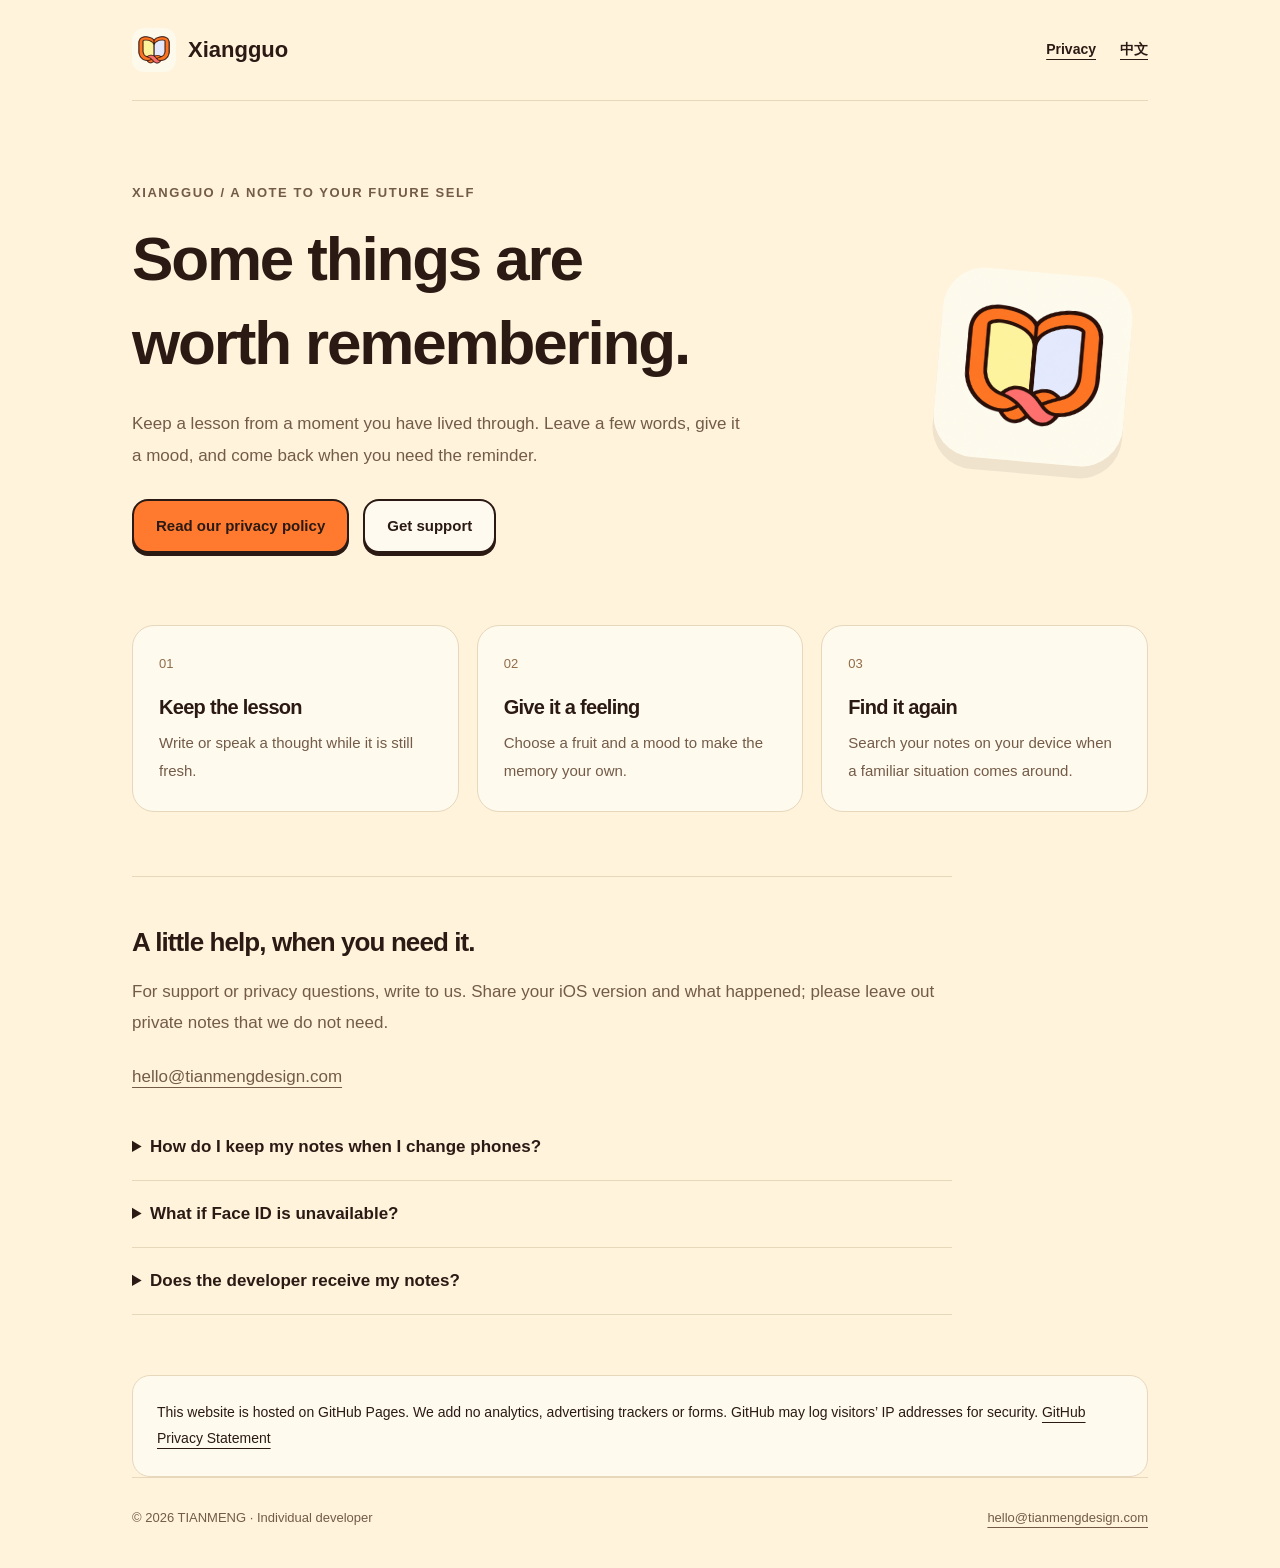
==== en.html @ 8ad6a886 "Publish Xiangguo support and privacy website" ====
<!doctype html>
<html lang="en"><head><meta charset="utf-8"><meta name="viewport" content="width=device-width,initial-scale=1"><meta name="theme-color" content="#fff3dc"><meta name="description" content="Xiangguo support and privacy. Some things are worth remembering."><meta name="referrer" content="no-referrer"><title>Support · Xiangguo</title><link rel="icon" href="icon.png"><link rel="stylesheet" href="style.css"></head>
<body><a class="skip" href="#main">Skip to content</a><div class="shell">
<header><a class="brand" href="en.html"><img src="icon.png" alt="" width="44" height="44">Xiangguo</a><nav aria-label="Navigation"><a href="privacy-en.html">Privacy</a><a href="index.html" lang="zh-Hans">中文</a></nav></header>
<main id="main"><section class="hero"><div><div class="eyebrow">XIANGGUO / A NOTE TO YOUR FUTURE SELF</div><h1>Some things are<br>worth remembering.</h1><p>Keep a lesson from a moment you have lived through. Leave a few words, give it a mood, and come back when you need the reminder.</p><div class="actions"><a class="button primary" href="privacy-en.html">Read our privacy policy</a><a class="button" href="#support">Get support</a></div></div><img class="hero-icon" src="icon.png" width="190" height="190" alt="Xiangguo app icon: a knot woven into a page"></section><section class="grid" aria-label="About Xiangguo"><article class="card"><span class="number">01</span><h3>Keep the lesson</h3><p>Write or speak a thought while it is still fresh.</p></article><article class="card"><span class="number">02</span><h3>Give it a feeling</h3><p>Choose a fruit and a mood to make the memory your own.</p></article><article class="card"><span class="number">03</span><h3>Find it again</h3><p>Search your notes on your device when a familiar situation comes around.</p></article></section><section id="support" class="support"><h2>A little help, when you need it.</h2><p>For support or privacy questions, write to us. Share your iOS version and what happened; please leave out private notes that we do not need.</p><p><a class="mail" href="mailto:hello@tianmengdesign.com">hello@tianmengdesign.com</a></p><details><summary>How do I keep my notes when I change phones?</summary><p>Use Apple Quick Start or restore a system backup that includes Xiangguo. Finish the backup and check notes and voice attachments on the new phone before erasing the old one. Reinstalling alone does not recover your notes.</p></details><details><summary>What if Face ID is unavailable?</summary><p>When privacy lock is enabled, you can use your iPhone’s device passcode through Apple’s authentication screen.</p></details><details><summary>Does the developer receive my notes?</summary><p>The current app stores your notes on your device and does not upload them to a developer-operated server. iCloud backups, if enabled, are managed by Apple. See the privacy policy for details.</p></details></section></main><aside class="notice">This website is hosted on GitHub Pages. We add no analytics, advertising trackers or forms. GitHub may log visitors’ IP addresses for security. <a href="https://docs.github.com/en/site-policy/privacy-policies/github-general-privacy-statement">GitHub Privacy Statement</a></aside>
<footer><span>© 2026 TIANMENG · Individual developer</span><a class="mail" href="mailto:hello@tianmengdesign.com">hello@tianmengdesign.com</a></footer></div></body></html>
---- style.css ----
:root{color-scheme:light;--paper:#fff3dc;--ink:#2b1a14;--muted:#735b48;--line:#e7d7bb;--orange:#ff7a2e}
*{box-sizing:border-box}html{scroll-padding-top:24px}body{margin:0;background:var(--paper);color:var(--ink);font:17px/1.85 -apple-system,BlinkMacSystemFont,"Segoe UI","PingFang SC",sans-serif}a{color:inherit;text-underline-offset:5px}a:hover{color:#985014}a:focus-visible,summary:focus-visible{outline:3px solid #985014;outline-offset:5px}p{margin:0 0 1.3em}h1,h2,h3{line-height:1.35;letter-spacing:-.035em}h1{font-size:clamp(36px,6vw,62px);margin:12px 0 24px}h2{font-size:26px;margin:0 0 16px}h3{font-size:20px;margin:0 0 8px}.shell{max-width:1080px;margin:auto;padding:0 32px}header{padding:28px 0;display:flex;align-items:center;justify-content:space-between;gap:24px;border-bottom:1px solid var(--line)}.brand{display:flex;align-items:center;gap:12px;text-decoration:none;font-weight:800;font-size:22px}.brand img{width:44px;height:44px;border-radius:12px}nav{display:flex;gap:24px;font-size:14px;font-weight:650}nav a{min-height:44px;display:flex;align-items:center}.hero{padding:80px 0 72px;display:grid;grid-template-columns:1fr 210px;align-items:center;gap:56px}.hero p{max-width:610px;color:var(--muted)}.hero-icon{width:190px;border-radius:42px;box-shadow:0 12px 0 #2b1a1412;transform:rotate(5deg)}.eyebrow{font-size:13px;font-weight:750;letter-spacing:.12em;color:var(--muted)}.actions{display:flex;flex-wrap:wrap;gap:14px;margin-top:28px}.button{padding:11px 22px;border:2px solid var(--ink);border-radius:16px;text-decoration:none;font-size:15px;font-weight:750;box-shadow:0 3px 0 var(--ink);background:#fffaf0}.button.primary{background:var(--orange)}.button:hover{color:var(--ink);background:#ffdd9d}.grid{display:grid;grid-template-columns:repeat(3,1fr);gap:18px;padding-bottom:64px}.card{border:1.5px solid var(--line);border-radius:22px;background:#fffaee;padding:26px}.card p{font-size:15px;color:var(--muted);margin:0}.number{display:block;font-size:13px;color:#916b48;margin-bottom:18px}.support{border-top:1px solid var(--line);padding:48px 0 60px;max-width:820px}.support p{color:var(--muted)}details{border-bottom:1px solid var(--line);padding:17px 0}summary{cursor:pointer;font-weight:650;min-height:32px}details p{font-size:15px;margin:14px 0 4px}.policy{max-width:760px;padding:54px 0}.policy h1{font-size:44px}.policy section{margin:36px 0}.policy h2{font-size:22px}.policy p{color:var(--muted);overflow-wrap:anywhere}.notice{padding:24px;background:#fffaee;border:1px solid var(--line);border-radius:18px;font-size:14px}.mail{overflow-wrap:anywhere}footer{border-top:1px solid var(--line);padding:28px 0 38px;color:var(--muted);font-size:13px;display:flex;flex-wrap:wrap;justify-content:space-between;gap:12px}.skip{position:absolute;top:-100px;background:var(--ink);color:white;padding:10px}.skip:focus{top:0}@media(max-width:640px){body{font-size:16px}.shell{padding:0 22px}header{padding:18px 0;gap:12px}nav{gap:15px;font-size:13px}.brand{font-size:20px}.brand img{width:36px;height:36px}.hero{padding:46px 0;grid-template-columns:1fr;gap:24px}.hero-icon{width:92px;border-radius:24px;grid-row:1;transform:rotate(4deg)}h1{font-size:36px}.grid{grid-template-columns:1fr;gap:12px;padding-bottom:40px}.card{padding:22px}.number{margin-bottom:8px}.policy{padding:36px 0}.policy h1{font-size:34px}.support{padding-top:32px}}
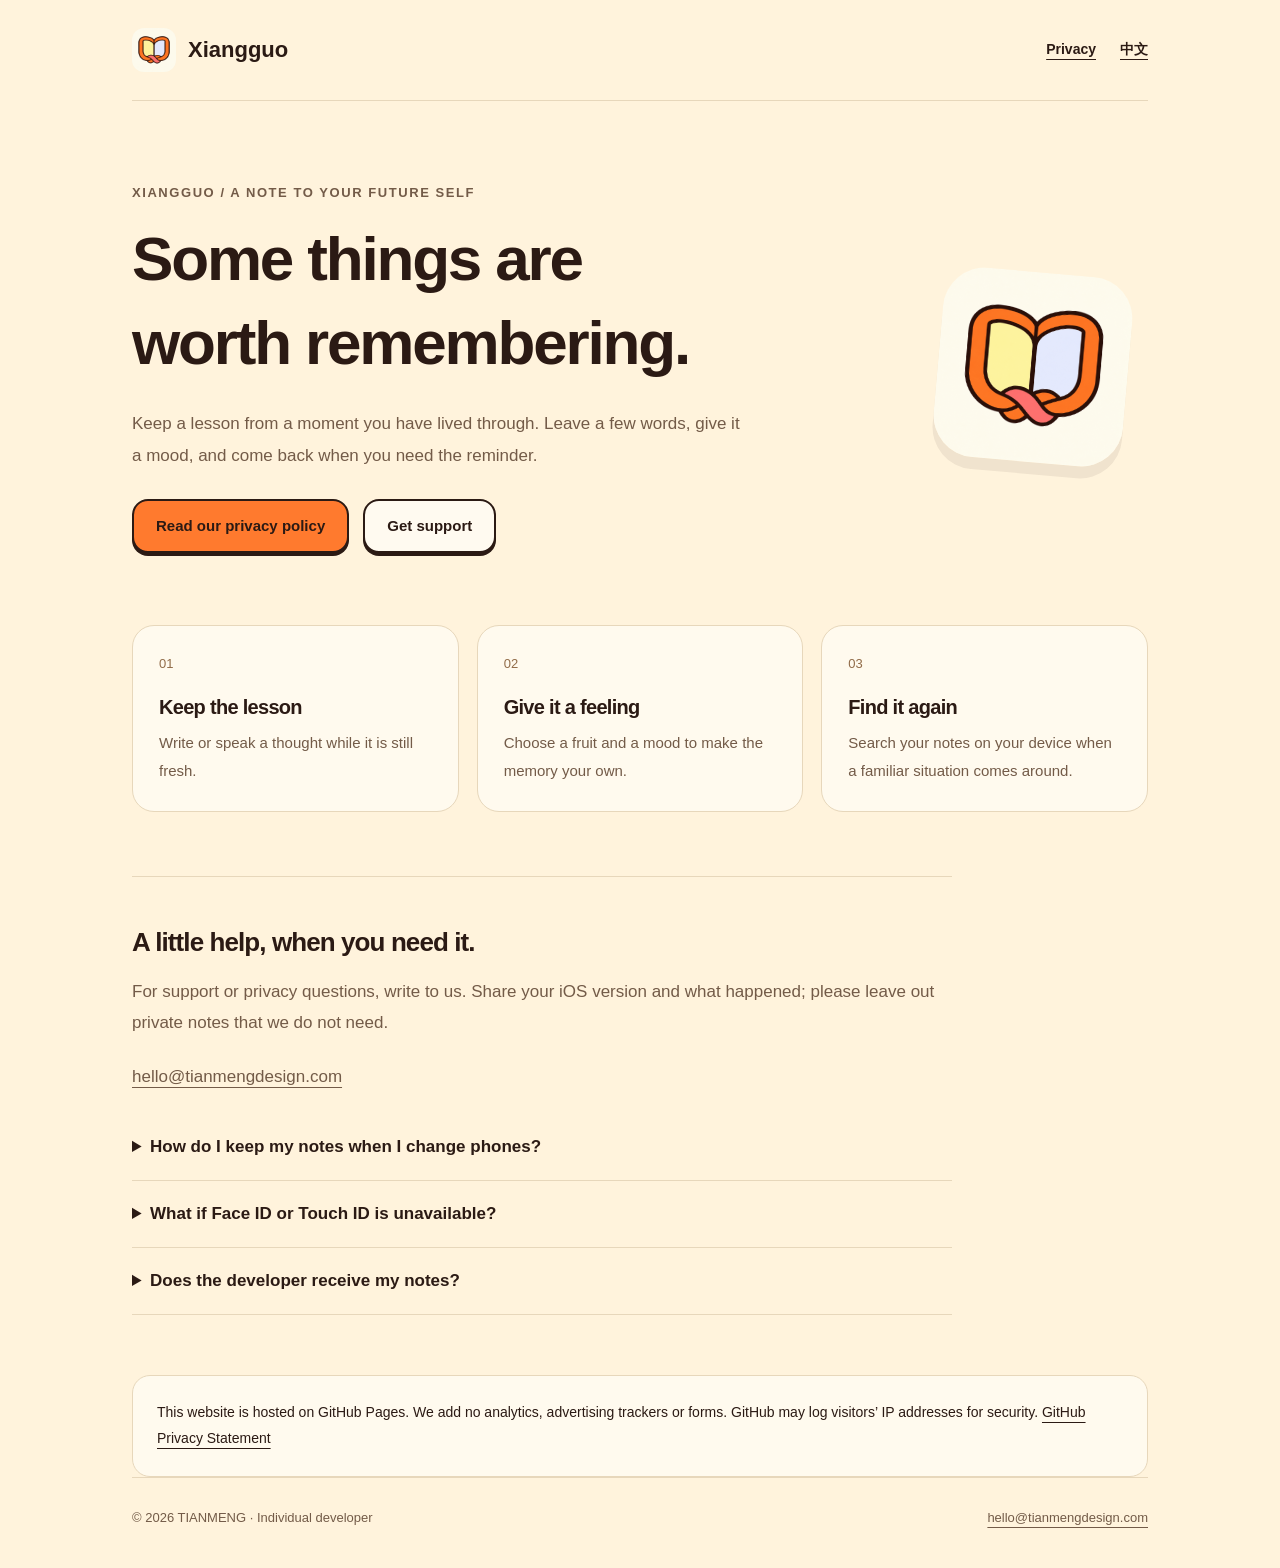
==== commit 1accb061: "Clarify Touch ID support in privacy and support copy" ====
--- a/en.html
+++ b/en.html
@@ -2,5 +2,5 @@
 <html lang="en"><head><meta charset="utf-8"><meta name="viewport" content="width=device-width,initial-scale=1"><meta name="theme-color" content="#fff3dc"><meta name="description" content="Xiangguo support and privacy. Some things are worth remembering."><meta name="referrer" content="no-referrer"><title>Support · Xiangguo</title><link rel="icon" href="icon.png"><link rel="stylesheet" href="style.css"></head>
 <body><a class="skip" href="#main">Skip to content</a><div class="shell">
 <header><a class="brand" href="en.html"><img src="icon.png" alt="" width="44" height="44">Xiangguo</a><nav aria-label="Navigation"><a href="privacy-en.html">Privacy</a><a href="index.html" lang="zh-Hans">中文</a></nav></header>
-<main id="main"><section class="hero"><div><div class="eyebrow">XIANGGUO / A NOTE TO YOUR FUTURE SELF</div><h1>Some things are<br>worth remembering.</h1><p>Keep a lesson from a moment you have lived through. Leave a few words, give it a mood, and come back when you need the reminder.</p><div class="actions"><a class="button primary" href="privacy-en.html">Read our privacy policy</a><a class="button" href="#support">Get support</a></div></div><img class="hero-icon" src="icon.png" width="190" height="190" alt="Xiangguo app icon: a knot woven into a page"></section><section class="grid" aria-label="About Xiangguo"><article class="card"><span class="number">01</span><h3>Keep the lesson</h3><p>Write or speak a thought while it is still fresh.</p></article><article class="card"><span class="number">02</span><h3>Give it a feeling</h3><p>Choose a fruit and a mood to make the memory your own.</p></article><article class="card"><span class="number">03</span><h3>Find it again</h3><p>Search your notes on your device when a familiar situation comes around.</p></article></section><section id="support" class="support"><h2>A little help, when you need it.</h2><p>For support or privacy questions, write to us. Share your iOS version and what happened; please leave out private notes that we do not need.</p><p><a class="mail" href="mailto:hello@tianmengdesign.com">hello@tianmengdesign.com</a></p><details><summary>How do I keep my notes when I change phones?</summary><p>Use Apple Quick Start or restore a system backup that includes Xiangguo. Finish the backup and check notes and voice attachments on the new phone before erasing the old one. Reinstalling alone does not recover your notes.</p></details><details><summary>What if Face ID is unavailable?</summary><p>When privacy lock is enabled, you can use your iPhone’s device passcode through Apple’s authentication screen.</p></details><details><summary>Does the developer receive my notes?</summary><p>The current app stores your notes on your device and does not upload them to a developer-operated server. iCloud backups, if enabled, are managed by Apple. See the privacy policy for details.</p></details></section></main><aside class="notice">This website is hosted on GitHub Pages. We add no analytics, advertising trackers or forms. GitHub may log visitors’ IP addresses for security. <a href="https://docs.github.com/en/site-policy/privacy-policies/github-general-privacy-statement">GitHub Privacy Statement</a></aside>
+<main id="main"><section class="hero"><div><div class="eyebrow">XIANGGUO / A NOTE TO YOUR FUTURE SELF</div><h1>Some things are<br>worth remembering.</h1><p>Keep a lesson from a moment you have lived through. Leave a few words, give it a mood, and come back when you need the reminder.</p><div class="actions"><a class="button primary" href="privacy-en.html">Read our privacy policy</a><a class="button" href="#support">Get support</a></div></div><img class="hero-icon" src="icon.png" width="190" height="190" alt="Xiangguo app icon: a knot woven into a page"></section><section class="grid" aria-label="About Xiangguo"><article class="card"><span class="number">01</span><h3>Keep the lesson</h3><p>Write or speak a thought while it is still fresh.</p></article><article class="card"><span class="number">02</span><h3>Give it a feeling</h3><p>Choose a fruit and a mood to make the memory your own.</p></article><article class="card"><span class="number">03</span><h3>Find it again</h3><p>Search your notes on your device when a familiar situation comes around.</p></article></section><section id="support" class="support"><h2>A little help, when you need it.</h2><p>For support or privacy questions, write to us. Share your iOS version and what happened; please leave out private notes that we do not need.</p><p><a class="mail" href="mailto:hello@tianmengdesign.com">hello@tianmengdesign.com</a></p><details><summary>How do I keep my notes when I change phones?</summary><p>Use Apple Quick Start or restore a system backup that includes Xiangguo. Finish the backup and check notes and voice attachments on the new phone before erasing the old one. Reinstalling alone does not recover your notes.</p></details><details><summary>What if Face ID or Touch ID is unavailable?</summary><p>When privacy lock is enabled, you can use your iPhone’s device passcode through Apple’s authentication screen.</p></details><details><summary>Does the developer receive my notes?</summary><p>The current app stores your notes on your device and does not upload them to a developer-operated server. iCloud backups, if enabled, are managed by Apple. See the privacy policy for details.</p></details></section></main><aside class="notice">This website is hosted on GitHub Pages. We add no analytics, advertising trackers or forms. GitHub may log visitors’ IP addresses for security. <a href="https://docs.github.com/en/site-policy/privacy-policies/github-general-privacy-statement">GitHub Privacy Statement</a></aside>
 <footer><span>© 2026 TIANMENG · Individual developer</span><a class="mail" href="mailto:hello@tianmengdesign.com">hello@tianmengdesign.com</a></footer></div></body></html>
--- a/style.css
+++ b/style.css
@@ -1,3 +1,3 @@
 
 :root{color-scheme:light;--paper:#fff3dc;--ink:#2b1a14;--muted:#735b48;--line:#e7d7bb;--orange:#ff7a2e}
-*{box-sizing:border-box}html{scroll-padding-top:24px}body{margin:0;background:var(--paper);color:var(--ink);font:17px/1.85 -apple-system,BlinkMacSystemFont,"Segoe UI","PingFang SC",sans-serif}a{color:inherit;text-underline-offset:5px}a:hover{color:#985014}a:focus-visible,summary:focus-visible{outline:3px solid #985014;outline-offset:5px}p{margin:0 0 1.3em}h1,h2,h3{line-height:1.35;letter-spacing:-.035em}h1{font-size:clamp(36px,6vw,62px);margin:12px 0 24px}h2{font-size:26px;margin:0 0 16px}h3{font-size:20px;margin:0 0 8px}.shell{max-width:1080px;margin:auto;padding:0 32px}header{padding:28px 0;display:flex;align-items:center;justify-content:space-between;gap:24px;border-bottom:1px solid var(--line)}.brand{display:flex;align-items:center;gap:12px;text-decoration:none;font-weight:800;font-size:22px}.brand img{width:44px;height:44px;border-radius:12px}nav{display:flex;gap:24px;font-size:14px;font-weight:650}nav a{min-height:44px;display:flex;align-items:center}.hero{padding:80px 0 72px;display:grid;grid-template-columns:1fr 210px;align-items:center;gap:56px}.hero p{max-width:610px;color:var(--muted)}.hero-icon{width:190px;border-radius:42px;box-shadow:0 12px 0 #2b1a1412;transform:rotate(5deg)}.eyebrow{font-size:13px;font-weight:750;letter-spacing:.12em;color:var(--muted)}.actions{display:flex;flex-wrap:wrap;gap:14px;margin-top:28px}.button{padding:11px 22px;border:2px solid var(--ink);border-radius:16px;text-decoration:none;font-size:15px;font-weight:750;box-shadow:0 3px 0 var(--ink);background:#fffaf0}.button.primary{background:var(--orange)}.button:hover{color:var(--ink);background:#ffdd9d}.grid{display:grid;grid-template-columns:repeat(3,1fr);gap:18px;padding-bottom:64px}.card{border:1.5px solid var(--line);border-radius:22px;background:#fffaee;padding:26px}.card p{font-size:15px;color:var(--muted);margin:0}.number{display:block;font-size:13px;color:#916b48;margin-bottom:18px}.support{border-top:1px solid var(--line);padding:48px 0 60px;max-width:820px}.support p{color:var(--muted)}details{border-bottom:1px solid var(--line);padding:17px 0}summary{cursor:pointer;font-weight:650;min-height:32px}details p{font-size:15px;margin:14px 0 4px}.policy{max-width:760px;padding:54px 0}.policy h1{font-size:44px}.policy section{margin:36px 0}.policy h2{font-size:22px}.policy p{color:var(--muted);overflow-wrap:anywhere}.notice{padding:24px;background:#fffaee;border:1px solid var(--line);border-radius:18px;font-size:14px}.mail{overflow-wrap:anywhere}footer{border-top:1px solid var(--line);padding:28px 0 38px;color:var(--muted);font-size:13px;display:flex;flex-wrap:wrap;justify-content:space-between;gap:12px}.skip{position:absolute;top:-100px;background:var(--ink);color:white;padding:10px}.skip:focus{top:0}@media(max-width:640px){body{font-size:16px}.shell{padding:0 22px}header{padding:18px 0;gap:12px}nav{gap:15px;font-size:13px}.brand{font-size:20px}.brand img{width:36px;height:36px}.hero{padding:46px 0;grid-template-columns:1fr;gap:24px}.hero-icon{width:92px;border-radius:24px;grid-row:1;transform:rotate(4deg)}h1{font-size:36px}.grid{grid-template-columns:1fr;gap:12px;padding-bottom:40px}.card{padding:22px}.number{margin-bottom:8px}.policy{padding:36px 0}.policy h1{font-size:34px}.support{padding-top:32px}}
+*{box-sizing:border-box}html{scroll-padding-top:24px}body{margin:0;background:var(--paper);color:var(--ink);font:17px/1.85 -apple-system,BlinkMacSystemFont,"Segoe UI","PingFang SC",sans-serif}a{color:inherit;text-underline-offset:5px}a:hover{color:#985014}a:focus-visible,summary:focus-visible{outline:3px solid #985014;outline-offset:5px}p{margin:0 0 1.3em}h1,h2,h3{line-height:1.35;letter-spacing:-.035em}h1{font-size:clamp(36px,6vw,62px);margin:12px 0 24px}h2{font-size:26px;margin:0 0 16px}h3{font-size:20px;margin:0 0 8px}.shell{max-width:1080px;margin:auto;padding:0 32px}header{padding:28px 0;display:flex;align-items:center;justify-content:space-between;gap:24px;border-bottom:1px solid var(--line)}.brand{display:flex;align-items:center;gap:12px;text-decoration:none;font-weight:800;font-size:22px}.brand img{width:44px;height:44px;border-radius:12px}nav{display:flex;gap:24px;font-size:14px;font-weight:650}nav a{min-height:44px;display:flex;align-items:center}.hero{padding:80px 0 72px;display:grid;grid-template-columns:1fr 210px;align-items:center;gap:56px}.hero p{max-width:610px;color:var(--muted)}.hero-icon{height:auto;width:190px;border-radius:42px;box-shadow:0 12px 0 #2b1a1412;transform:rotate(5deg)}.eyebrow{font-size:13px;font-weight:750;letter-spacing:.12em;color:var(--muted)}.actions{display:flex;flex-wrap:wrap;gap:14px;margin-top:28px}.button{padding:11px 22px;border:2px solid var(--ink);border-radius:16px;text-decoration:none;font-size:15px;font-weight:750;box-shadow:0 3px 0 var(--ink);background:#fffaf0}.button.primary{background:var(--orange)}.button:hover{color:var(--ink);background:#ffdd9d}.grid{display:grid;grid-template-columns:repeat(3,1fr);gap:18px;padding-bottom:64px}.card{border:1.5px solid var(--line);border-radius:22px;background:#fffaee;padding:26px}.card p{font-size:15px;color:var(--muted);margin:0}.number{display:block;font-size:13px;color:#916b48;margin-bottom:18px}.support{border-top:1px solid var(--line);padding:48px 0 60px;max-width:820px}.support p{color:var(--muted)}details{border-bottom:1px solid var(--line);padding:17px 0}summary{cursor:pointer;font-weight:650;min-height:32px}details p{font-size:15px;margin:14px 0 4px}.policy{max-width:760px;padding:54px 0}.policy h1{font-size:44px}.policy section{margin:36px 0}.policy h2{font-size:22px}.policy p{color:var(--muted);overflow-wrap:anywhere}.notice{padding:24px;background:#fffaee;border:1px solid var(--line);border-radius:18px;font-size:14px}.mail{overflow-wrap:anywhere}footer{border-top:1px solid var(--line);padding:28px 0 38px;color:var(--muted);font-size:13px;display:flex;flex-wrap:wrap;justify-content:space-between;gap:12px}.skip{position:absolute;top:-100px;background:var(--ink);color:white;padding:10px}.skip:focus{top:0}@media(max-width:640px){body{font-size:16px}.shell{padding:0 22px}header{padding:18px 0;gap:12px}nav{gap:15px;font-size:13px}.brand{font-size:20px}.brand img{width:36px;height:36px}.hero{padding:46px 0;grid-template-columns:1fr;gap:24px}.hero-icon{width:92px;border-radius:24px;grid-row:1;transform:rotate(4deg)}h1{font-size:36px}.grid{grid-template-columns:1fr;gap:12px;padding-bottom:40px}.card{padding:22px}.number{margin-bottom:8px}.policy{padding:36px 0}.policy h1{font-size:34px}.support{padding-top:32px}}
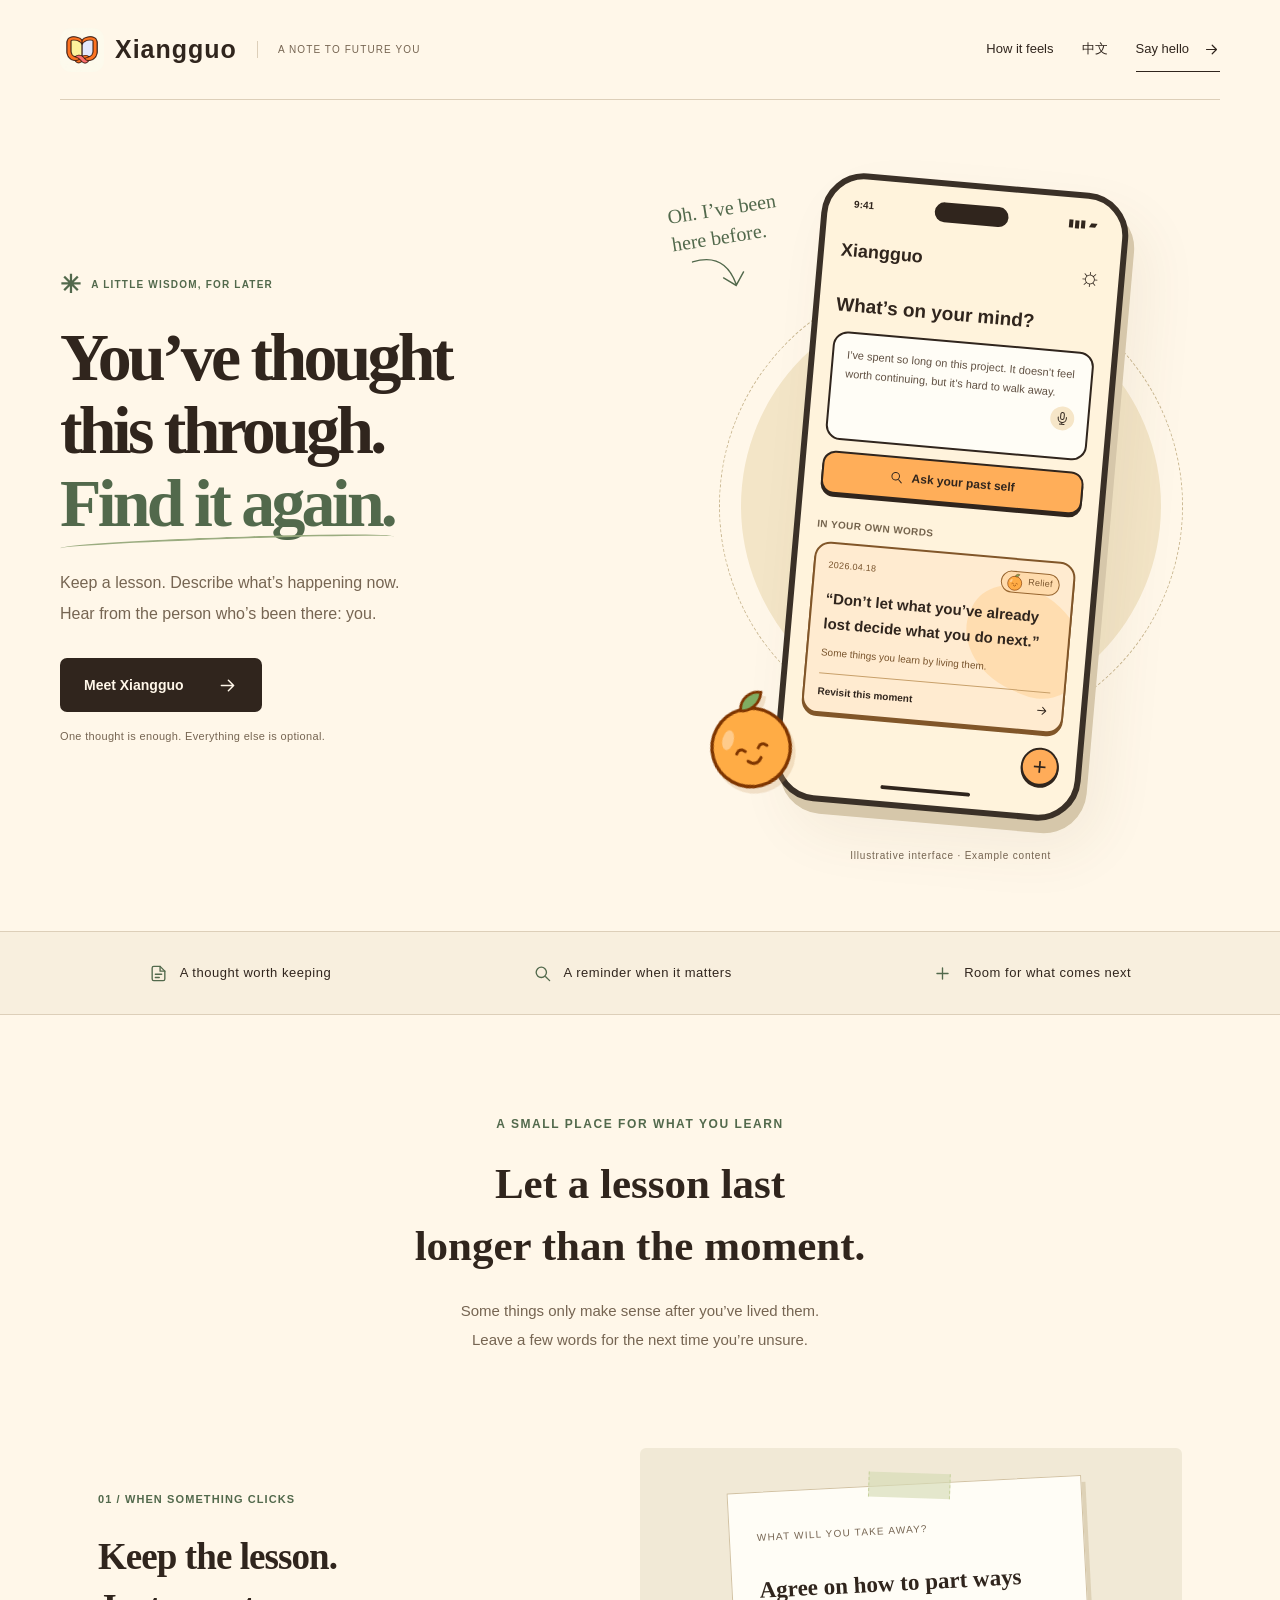
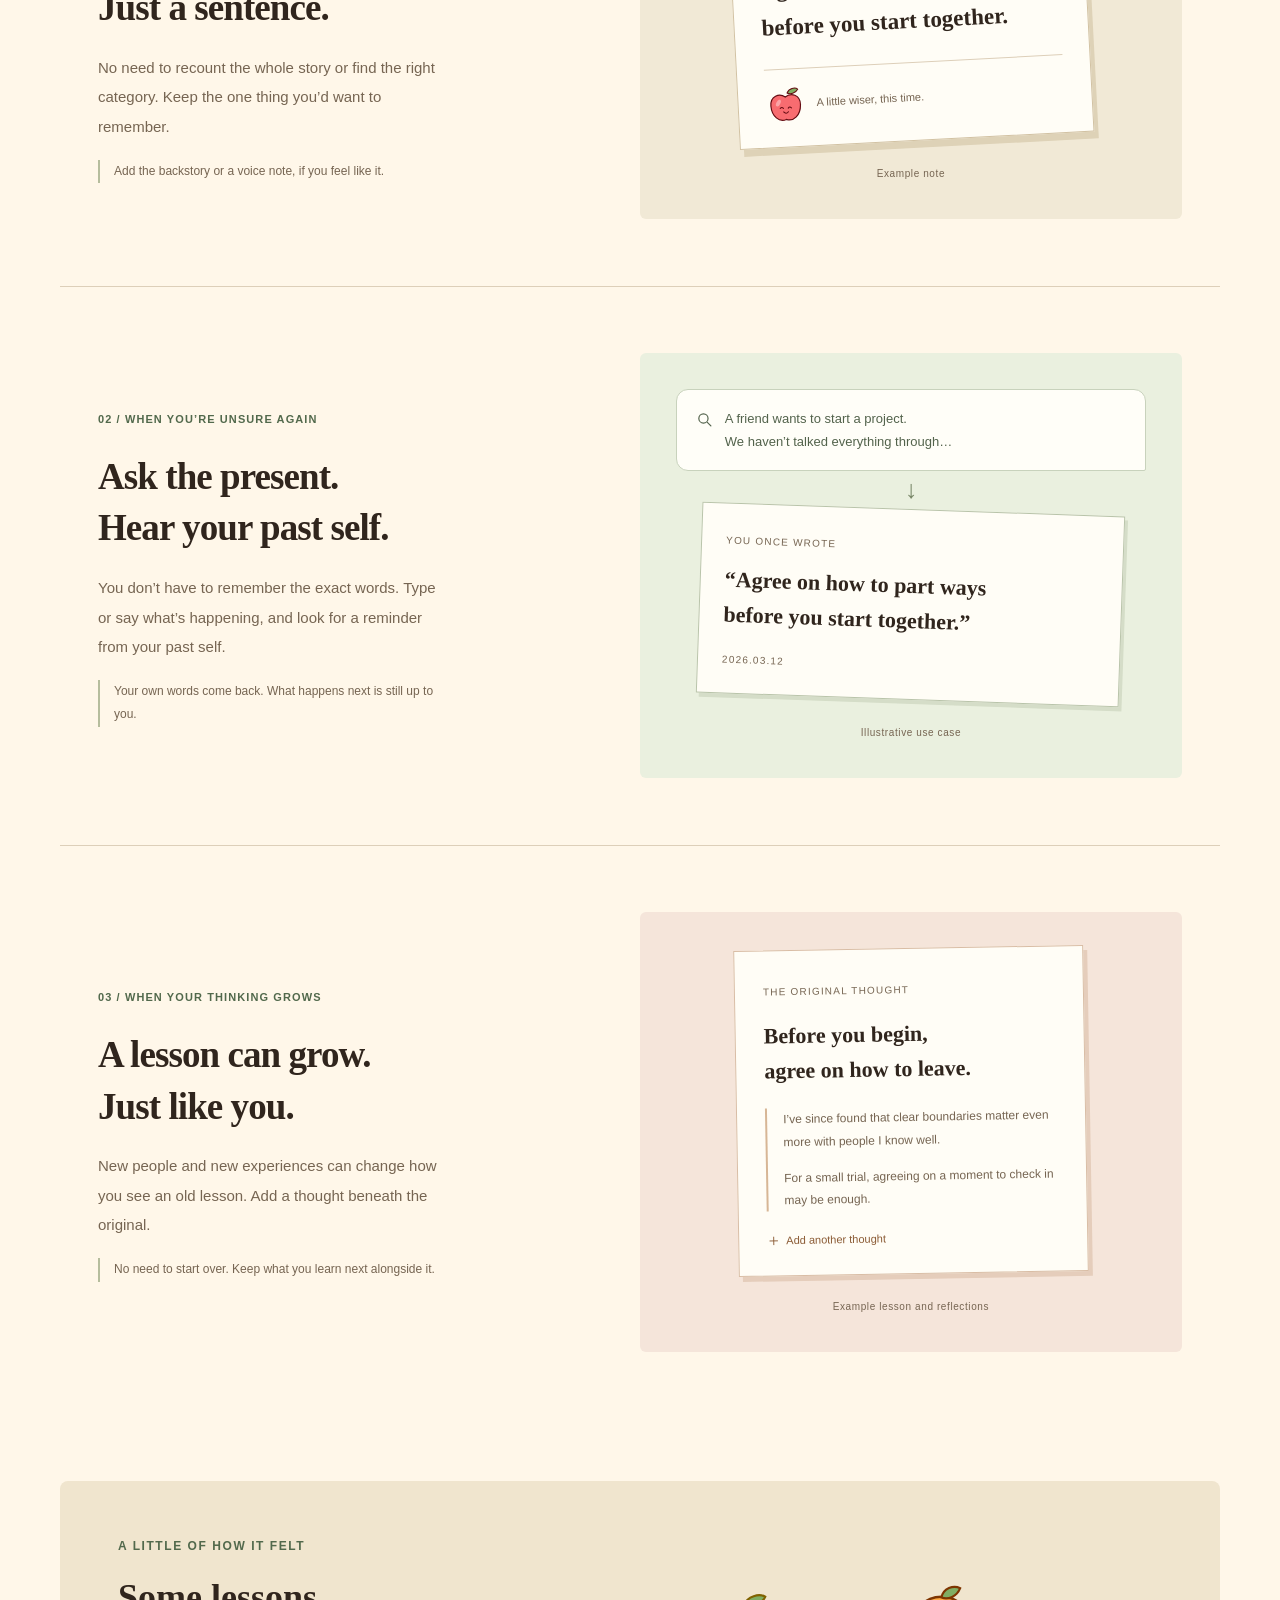
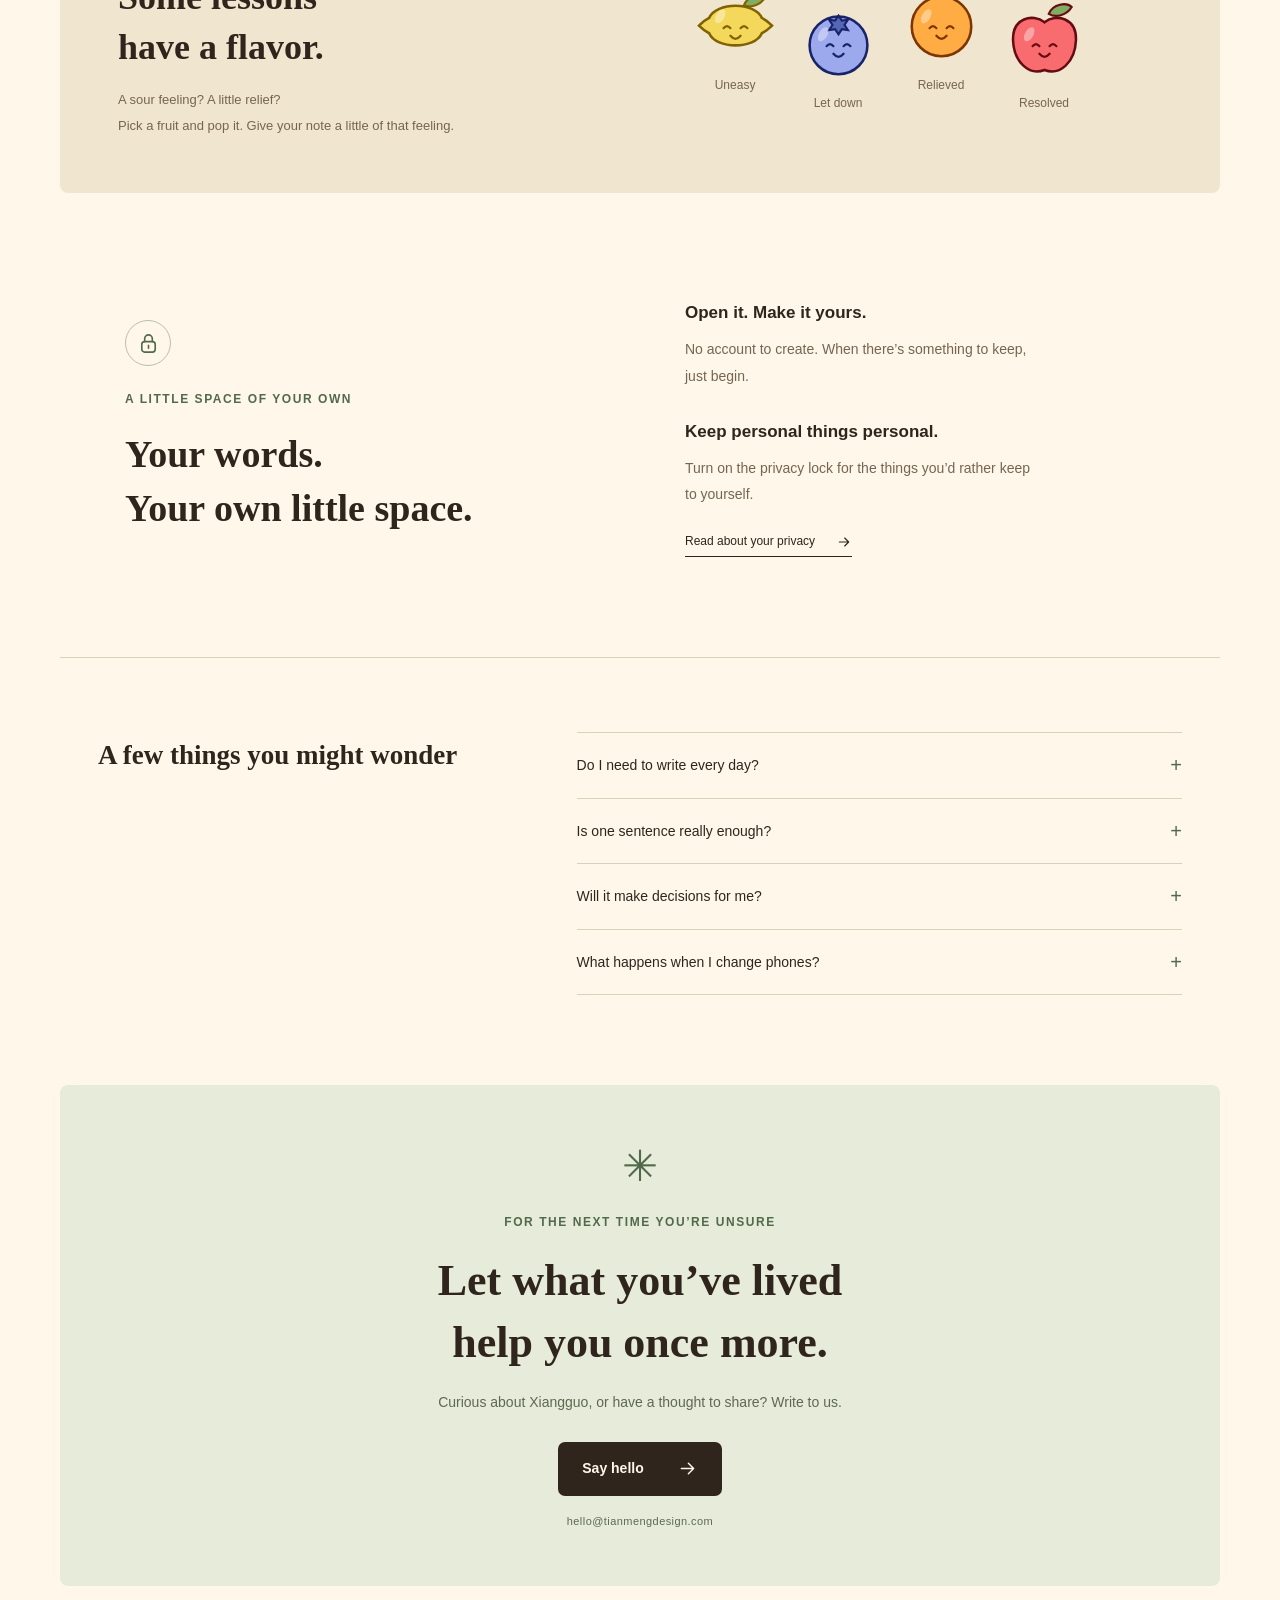
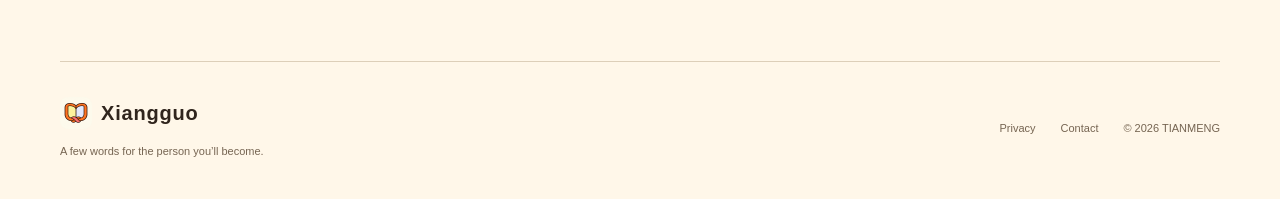
==== commit 655d300a: "Introduce Xiangguo through everyday experiences" ====
--- a/en.html
+++ b/en.html
@@ -1,6 +1,90 @@
 <!doctype html>
-<html lang="en"><head><meta charset="utf-8"><meta name="viewport" content="width=device-width,initial-scale=1"><meta name="theme-color" content="#fff3dc"><meta name="description" content="Xiangguo support and privacy. Some things are worth remembering."><meta name="referrer" content="no-referrer"><title>Support · Xiangguo</title><link rel="icon" href="icon.png"><link rel="stylesheet" href="style.css"></head>
-<body><a class="skip" href="#main">Skip to content</a><div class="shell">
-<header><a class="brand" href="en.html"><img src="icon.png" alt="" width="44" height="44">Xiangguo</a><nav aria-label="Navigation"><a href="privacy-en.html">Privacy</a><a href="index.html" lang="zh-Hans">中文</a></nav></header>
-<main id="main"><section class="hero"><div><div class="eyebrow">XIANGGUO / A NOTE TO YOUR FUTURE SELF</div><h1>Some things are<br>worth remembering.</h1><p>Keep a lesson from a moment you have lived through. Leave a few words, give it a mood, and come back when you need the reminder.</p><div class="actions"><a class="button primary" href="privacy-en.html">Read our privacy policy</a><a class="button" href="#support">Get support</a></div></div><img class="hero-icon" src="icon.png" width="190" height="190" alt="Xiangguo app icon: a knot woven into a page"></section><section class="grid" aria-label="About Xiangguo"><article class="card"><span class="number">01</span><h3>Keep the lesson</h3><p>Write or speak a thought while it is still fresh.</p></article><article class="card"><span class="number">02</span><h3>Give it a feeling</h3><p>Choose a fruit and a mood to make the memory your own.</p></article><article class="card"><span class="number">03</span><h3>Find it again</h3><p>Search your notes on your device when a familiar situation comes around.</p></article></section><section id="support" class="support"><h2>A little help, when you need it.</h2><p>For support or privacy questions, write to us. Share your iOS version and what happened; please leave out private notes that we do not need.</p><p><a class="mail" href="mailto:hello@tianmengdesign.com">hello@tianmengdesign.com</a></p><details><summary>How do I keep my notes when I change phones?</summary><p>Use Apple Quick Start or restore a system backup that includes Xiangguo. Finish the backup and check notes and voice attachments on the new phone before erasing the old one. Reinstalling alone does not recover your notes.</p></details><details><summary>What if Face ID or Touch ID is unavailable?</summary><p>When privacy lock is enabled, you can use your iPhone’s device passcode through Apple’s authentication screen.</p></details><details><summary>Does the developer receive my notes?</summary><p>The current app stores your notes on your device and does not upload them to a developer-operated server. iCloud backups, if enabled, are managed by Apple. See the privacy policy for details.</p></details></section></main><aside class="notice">This website is hosted on GitHub Pages. We add no analytics, advertising trackers or forms. GitHub may log visitors’ IP addresses for security. <a href="https://docs.github.com/en/site-policy/privacy-policies/github-general-privacy-statement">GitHub Privacy Statement</a></aside>
-<footer><span>© 2026 TIANMENG · Individual developer</span><a class="mail" href="mailto:hello@tianmengdesign.com">hello@tianmengdesign.com</a></footer></div></body></html>+<html lang="en">
+<head>
+  <meta charset="utf-8"><meta name="viewport" content="width=device-width,initial-scale=1">
+  <meta name="theme-color" content="#FFF7E9"><meta name="description" content="Keep a lesson, describe what’s happening now, and find your own words again. Xiangguo: a note to your future self.">
+  <meta name="referrer" content="no-referrer"><meta property="og:type" content="website">
+  <meta property="og:title" content="Find what you’ve already figured out · Xiangguo">
+  <meta property="og:description" content="Keep a lesson, describe what’s happening now, and find your own words again. Xiangguo: a note to your future self.">
+  <title>Find what you’ve already figured out · Xiangguo</title>
+  <link rel="icon" href="icon.png"><link rel="apple-touch-icon" href="icon.png">
+  <link rel="stylesheet" href="style.css">
+</head>
+<body>
+<a class="skip" href="#main">Skip to content</a>
+<header class="site-header wrap">
+  <a class="brand" href="en.html" aria-label="Xiangguo home"><img src="icon.png" width="44" height="44" alt=""><span>Xiangguo</span><span class="brand-sub">A NOTE TO FUTURE YOU</span></a>
+  <nav aria-label="Main navigation">
+    <a class="nav-about" href="en.html#how-it-works">How it feels</a>
+    <a href="index.html" lang="zh-Hans">中文</a>
+    <a class="nav-contact" href="mailto:hello@tianmengdesign.com">Say hello <svg class="icon" viewBox="0 0 24 24" fill="none" stroke="currentColor" stroke-width="1.7" stroke-linecap="round" stroke-linejoin="round" aria-hidden="true"><path d="M5 12h14m-6-6 6 6-6 6"/></svg></a>
+  </nav>
+</header>
+<main id="main">
+<section class="hero wrap" aria-labelledby="hero-title">
+  <div class="hero-copy">
+    <p class="eyebrow"><span class="little-star">✳</span> A LITTLE WISDOM, FOR LATER</p>
+    <h1 id="hero-title">You’ve thought<br>this through.<br><em>Find it again.</em></h1>
+    <p class="hero-description">Keep a lesson. Describe what’s happening now. <br class="desktop-break">Hear from the person who’s been there: you.</p>
+    <a class="button button-dark" href="#how-it-works">Meet Xiangguo <svg class="icon" viewBox="0 0 24 24" fill="none" stroke="currentColor" stroke-width="1.7" stroke-linecap="round" stroke-linejoin="round" aria-hidden="true"><path d="M5 12h14m-6-6 6 6-6 6"/></svg></a>
+    <p class="hero-footnote">One thought is enough. Everything else is optional.</p>
+  </div>
+  <figure class="hero-art">
+    <div class="orbit" aria-hidden="true"></div>
+    <div class="floating-note" aria-hidden="true">Oh. I’ve been<br>here before.<svg viewBox="0 0 80 50"><path d="M5 5Q40 0 47 35m-12-8 12 10 10-13"/></svg></div>
+    <div class="phone">
+      <div class="phone-top" aria-hidden="true"><span>9:41</span><span class="island"></span><span>▮▮▮ ▰</span></div>
+      <div class="phone-app-title"><strong>Xiangguo</strong><span aria-hidden="true">☼</span></div>
+      <h2>What’s on your mind?</h2>
+      <div class="phone-query"><p>I’ve spent so long on this project. It doesn’t feel worth continuing, but it’s hard to walk away.</p><span class="mic-circle"><svg class="icon" viewBox="0 0 24 24" fill="none" stroke="currentColor" stroke-width="1.7" stroke-linecap="round" stroke-linejoin="round" aria-hidden="true"><rect x="9" y="2" width="6" height="12" rx="3"/><path d="M5 10v2a7 7 0 0 0 14 0v-2M12 19v3m-4 0h8"/></svg></span></div>
+      <div class="phone-search"><svg class="icon" viewBox="0 0 24 24" fill="none" stroke="currentColor" stroke-width="1.7" stroke-linecap="round" stroke-linejoin="round" aria-hidden="true"><circle cx="10.5" cy="10.5" r="6.5"/><path d="m16 16 5 5"/></svg> Ask your past self</div>
+      <p class="phone-label">IN YOUR OWN WORDS</p>
+      <div class="lesson-card hero-lesson"><div class="card-meta"><span>2026.04.18</span><span class="mood-label"><svg class="fruit" viewBox="0 0 100 100" aria-hidden="true"><path d="M15 57a35 35 0 1 0 70 0a35 35 0 1 0-70 0Z" fill="#FFAC45" stroke="#7E3500" stroke-width="3"/><path d="M50 23C52 12 64 8 72 12C68 22 58 26 50 23Z" fill="#80AD62" stroke="#7E3500" stroke-width="2.5"/><ellipse cx="32" cy="45" rx="5" ry="9" fill="#fff" opacity=".38" transform="rotate(30 32 45)"/><path d="M36 59q4-5 8 0m12 0q4-5 8 0m-20 9q6 7 12 0" fill="none" stroke="#7E3500" stroke-width="2.7" stroke-linecap="round"/></svg> Relief</span></div><blockquote>“Don’t let what you’ve already lost decide what you do next.”</blockquote><p>Some things you learn by living them.</p><div class="card-bottom">Revisit this moment <svg class="icon" viewBox="0 0 24 24" fill="none" stroke="currentColor" stroke-width="1.7" stroke-linecap="round" stroke-linejoin="round" aria-hidden="true"><path d="M5 12h14m-6-6 6 6-6 6"/></svg></div></div>
+      <div class="phone-bottom" aria-hidden="true"><span class="phone-plus">+</span><span class="home-bar"></span></div>
+    </div>
+    <div class="fruit-sticker" aria-hidden="true"><svg class="fruit" viewBox="0 0 100 100" aria-hidden="true"><path d="M15 57a35 35 0 1 0 70 0a35 35 0 1 0-70 0Z" fill="#FFAC45" stroke="#7E3500" stroke-width="3"/><path d="M50 23C52 12 64 8 72 12C68 22 58 26 50 23Z" fill="#80AD62" stroke="#7E3500" stroke-width="2.5"/><ellipse cx="32" cy="45" rx="5" ry="9" fill="#fff" opacity=".38" transform="rotate(30 32 45)"/><path d="M36 59q4-5 8 0m12 0q4-5 8 0m-20 9q6 7 12 0" fill="none" stroke="#7E3500" stroke-width="2.7" stroke-linecap="round"/></svg></div>
+    <figcaption>Illustrative interface · Example content</figcaption>
+  </figure>
+</section>
+
+<div class="promise-strip"><div class="wrap"><span><svg class="icon" viewBox="0 0 24 24" fill="none" stroke="currentColor" stroke-width="1.7" stroke-linecap="round" stroke-linejoin="round" aria-hidden="true"><path d="M14 3H6a2 2 0 0 0-2 2v14a2 2 0 0 0 2 2h12a2 2 0 0 0 2-2V9Z"/><path d="M14 3v6h6M8 13h8m-8 4h5"/></svg> A thought worth keeping</span><span><svg class="icon" viewBox="0 0 24 24" fill="none" stroke="currentColor" stroke-width="1.7" stroke-linecap="round" stroke-linejoin="round" aria-hidden="true"><circle cx="10.5" cy="10.5" r="6.5"/><path d="m16 16 5 5"/></svg> A reminder when it matters</span><span><svg class="icon" viewBox="0 0 24 24" fill="none" stroke="currentColor" stroke-width="1.7" stroke-linecap="round" stroke-linejoin="round" aria-hidden="true"><path d="M12 5v14M5 12h14"/></svg> Room for what comes next</span></div></div>
+
+<section class="intro-section wrap" id="how-it-works" aria-labelledby="intro-title">
+  <p class="eyebrow">A SMALL PLACE FOR WHAT YOU LEARN</p>
+  <h2 id="intro-title">Let a lesson last<br>longer than the moment.</h2>
+  <p>Some things only make sense after you’ve lived them.<br>Leave a few words for the next time you’re unsure.</p>
+</section>
+
+<section class="steps wrap" aria-label="Three moments with Xiangguo">
+  <article class="step step-save">
+    <div class="step-copy"><span class="step-number">01 / WHEN SOMETHING CLICKS</span><h3>Keep the lesson.<br>Just a sentence.</h3><p>No need to recount the whole story or find the right category. Keep the one thing you’d want to remember.</p><p class="quiet-note">Add the backstory or a voice note, if you feel like it.</p></div>
+    <figure class="step-scene save-scene"><div class="paper-note"><span class="paper-eyebrow">WHAT WILL YOU TAKE AWAY?</span><p class="written-lesson">Agree on how to part ways<br>before you start together.</p><span class="paper-rule"></span><div class="note-mood"><svg class="fruit" viewBox="0 0 100 100" aria-hidden="true"><path d="M50 31C36 20 12 26 13 52C14 78 32 94 50 87C68 94 86 78 87 52C88 26 64 20 50 31Z" fill="#F86C70" stroke="#650C12" stroke-width="3"/><path d="M55 21C60 9 76 7 82 13C76 23 63 26 55 21Z" fill="#80AD62" stroke="#650C12" stroke-width="2.5"/><ellipse cx="32" cy="45" rx="5" ry="9" fill="#fff" opacity=".38" transform="rotate(30 32 45)"/><path d="M36 59q4-5 8 0m12 0q4-5 8 0m-20 9q6 7 12 0" fill="none" stroke="#650C12" stroke-width="2.7" stroke-linecap="round"/></svg><span>A little wiser, this time.</span></div></div><figcaption>Example note</figcaption></figure>
+  </article>
+  <article class="step step-recall">
+    <div class="step-copy"><span class="step-number">02 / WHEN YOU’RE UNSURE AGAIN</span><h3>Ask the present.<br>Hear your past self.</h3><p>You don’t have to remember the exact words. Type or say what’s happening, and look for a reminder from your past self.</p><p class="quiet-note">Your own words come back. What happens next is still up to you.</p></div>
+    <figure class="step-scene recall-scene"><div class="question-bubble"><svg class="icon" viewBox="0 0 24 24" fill="none" stroke="currentColor" stroke-width="1.7" stroke-linecap="round" stroke-linejoin="round" aria-hidden="true"><circle cx="10.5" cy="10.5" r="6.5"/><path d="m16 16 5 5"/></svg><p>A friend wants to start a project.<br>We haven’t talked everything through…</p></div><div class="connection" aria-hidden="true">↓</div><div class="recalled-note"><span class="paper-eyebrow">YOU ONCE WROTE</span><blockquote>“Agree on how to part ways<br>before you start together.”</blockquote><span class="recalled-date">2026.03.12</span></div><figcaption>Illustrative use case</figcaption></figure>
+  </article>
+  <article class="step step-grow">
+    <div class="step-copy"><span class="step-number">03 / WHEN YOUR THINKING GROWS</span><h3>A lesson can grow.<br>Just like you.</h3><p>New people and new experiences can change how you see an old lesson. Add a thought beneath the original.</p><p class="quiet-note">No need to start over. Keep what you learn next alongside it.</p></div>
+    <figure class="step-scene grow-scene"><div class="growing-note"><span class="paper-eyebrow">THE ORIGINAL THOUGHT</span><blockquote>Before you begin,<br>agree on how to leave.</blockquote><div class="reflection"><p>I’ve since found that clear boundaries matter even more with people I know well.</p><p>For a small trial, agreeing on a moment to check in may be enough.</p></div><span class="addition"><svg class="icon" viewBox="0 0 24 24" fill="none" stroke="currentColor" stroke-width="1.7" stroke-linecap="round" stroke-linejoin="round" aria-hidden="true"><path d="M12 5v14M5 12h14"/></svg> Add another thought</span></div><figcaption>Example lesson and reflections</figcaption></figure>
+  </article>
+</section>
+
+<section class="mood-section wrap" aria-labelledby="mood-title"><div class="mood-copy"><p class="eyebrow">A LITTLE OF HOW IT FELT</p><h2 id="mood-title">Some lessons<br>have a flavor.</h2><p>A sour feeling? A little relief?<br>Pick a fruit and pop it. Give your note a little of that feeling.</p></div><div class="fruit-lineup"><div><svg class="fruit" viewBox="0 0 100 100" aria-hidden="true"><path d="M7 56Q13 50 19 47C27 28 73 28 81 47Q87 50 93 56Q87 62 81 65C73 84 27 84 19 65Q13 62 7 56Z" fill="#F4D85C" stroke="#806200" stroke-width="3"/><path d="M60 32C64 21 78 18 85 22C81 31 69 36 60 32Z" fill="#80AD62" stroke="#806200" stroke-width="2.5"/><ellipse cx="32" cy="45" rx="5" ry="9" fill="#fff" opacity=".38" transform="rotate(30 32 45)"/><path d="M36 59q4-5 8 0m12 0q4-5 8 0m-20 9q6 7 12 0" fill="none" stroke="#806200" stroke-width="2.7" stroke-linecap="round"/></svg><span>Uneasy</span></div><div><svg class="fruit" viewBox="0 0 100 100" aria-hidden="true"><path d="M16 58a34 34 0 1 0 68 0a34 34 0 1 0-68 0Z" fill="#9CA9EC" stroke="#18236A" stroke-width="3"/><path d="M50 23l4 6 7-1-4 6 4 6-7-1-4 6-4-6-7 1 4-6-4-6 7 1z" fill="#5666B7" stroke="#18236A" stroke-width="2.5"/><ellipse cx="32" cy="45" rx="5" ry="9" fill="#fff" opacity=".38" transform="rotate(30 32 45)"/><path d="M36 59q4-5 8 0m12 0q4-5 8 0m-20 9q6 7 12 0" fill="none" stroke="#18236A" stroke-width="2.7" stroke-linecap="round"/></svg><span>Let down</span></div><div><svg class="fruit" viewBox="0 0 100 100" aria-hidden="true"><path d="M15 57a35 35 0 1 0 70 0a35 35 0 1 0-70 0Z" fill="#FFAC45" stroke="#7E3500" stroke-width="3"/><path d="M50 23C52 12 64 8 72 12C68 22 58 26 50 23Z" fill="#80AD62" stroke="#7E3500" stroke-width="2.5"/><ellipse cx="32" cy="45" rx="5" ry="9" fill="#fff" opacity=".38" transform="rotate(30 32 45)"/><path d="M36 59q4-5 8 0m12 0q4-5 8 0m-20 9q6 7 12 0" fill="none" stroke="#7E3500" stroke-width="2.7" stroke-linecap="round"/></svg><span>Relieved</span></div><div><svg class="fruit" viewBox="0 0 100 100" aria-hidden="true"><path d="M50 31C36 20 12 26 13 52C14 78 32 94 50 87C68 94 86 78 87 52C88 26 64 20 50 31Z" fill="#F86C70" stroke="#650C12" stroke-width="3"/><path d="M55 21C60 9 76 7 82 13C76 23 63 26 55 21Z" fill="#80AD62" stroke="#650C12" stroke-width="2.5"/><ellipse cx="32" cy="45" rx="5" ry="9" fill="#fff" opacity=".38" transform="rotate(30 32 45)"/><path d="M36 59q4-5 8 0m12 0q4-5 8 0m-20 9q6 7 12 0" fill="none" stroke="#650C12" stroke-width="2.7" stroke-linecap="round"/></svg><span>Resolved</span></div></div></section>
+
+<section class="personal-section wrap" aria-labelledby="personal-title"><div class="personal-heading"><span class="lock-drawing"><svg class="icon" viewBox="0 0 24 24" fill="none" stroke="currentColor" stroke-width="1.7" stroke-linecap="round" stroke-linejoin="round" aria-hidden="true"><rect x="5" y="10" width="14" height="11" rx="3"/><path d="M8 10V7a4 4 0 0 1 8 0v3m-4 4v3"/></svg></span><p class="eyebrow">A LITTLE SPACE OF YOUR OWN</p><h2 id="personal-title">Your words.<br>Your own little space.</h2></div><div class="personal-details"><article><h3>Open it. Make it yours.</h3><p>No account to create. When there’s something to keep, just begin.</p></article><article><h3>Keep personal things personal.</h3><p>Turn on the privacy lock for the things you’d rather keep to yourself.</p></article><a class="text-link" href="privacy-en.html">Read about your privacy <svg class="icon" viewBox="0 0 24 24" fill="none" stroke="currentColor" stroke-width="1.7" stroke-linecap="round" stroke-linejoin="round" aria-hidden="true"><path d="M5 12h14m-6-6 6 6-6 6"/></svg></a></div></section>
+
+<section class="faq-section wrap" aria-labelledby="faq-title"><h2 id="faq-title">A few things you might wonder</h2><div class="faq-list">
+<details><summary>Do I need to write every day?<span aria-hidden="true">+</span></summary><p>No. Keep a thought when you have something worth remembering. There are no daily check-ins or streaks to maintain.</p></details>
+<details><summary>Is one sentence really enough?<span aria-hidden="true">+</span></summary><p>One sentence can hold a whole lesson. If you want to keep more, add the backstory, save a voice note, or return later with another reflection.</p></details>
+<details><summary>Will it make decisions for me?<span aria-hidden="true">+</span></summary><p>Xiangguo helps you find your own experiences. An old lesson can be a useful reminder; whether it fits this moment is your call.</p></details>
+<details><summary>What happens when I change phones?<span aria-hidden="true">+</span></summary><p>Back up first, then transfer with iPhone Quick Start or restore a backup that includes Xiangguo. Check your notes and voice attachments on the new phone before erasing the old one. Reinstalling alone won’t restore your notes.</p></details>
+</div></section>
+
+<section class="closing wrap"><div class="closing-inner"><span class="closing-flower" aria-hidden="true">✳</span><p class="eyebrow">FOR THE NEXT TIME YOU’RE UNSURE</p><h2>Let what you’ve lived<br>help you once more.</h2><p>Curious about Xiangguo, or have a thought to share? Write to us.</p><a class="button button-dark" href="mailto:hello@tianmengdesign.com">Say hello <svg class="icon" viewBox="0 0 24 24" fill="none" stroke="currentColor" stroke-width="1.7" stroke-linecap="round" stroke-linejoin="round" aria-hidden="true"><path d="M5 12h14m-6-6 6 6-6 6"/></svg></a><a class="contact-email" href="mailto:hello@tianmengdesign.com">hello@tianmengdesign.com</a></div></section>
+</main>
+<footer class="site-footer wrap">
+  <div><a class="brand footer-brand" href="en.html"><img src="icon.png" alt="" width="32" height="32"><span>Xiangguo</span></a><p>A few words for the person you’ll become.</p></div>
+  <div class="footer-links"><a href="privacy-en.html">Privacy</a><a href="mailto:hello@tianmengdesign.com">Contact</a><span>© 2026 TIANMENG</span></div>
+</footer>
+</body></html>
--- a/style.css
+++ b/style.css
@@ -1,3 +1,18 @@
-
-:root{color-scheme:light;--paper:#fff3dc;--ink:#2b1a14;--muted:#735b48;--line:#e7d7bb;--orange:#ff7a2e}
-*{box-sizing:border-box}html{scroll-padding-top:24px}body{margin:0;background:var(--paper);color:var(--ink);font:17px/1.85 -apple-system,BlinkMacSystemFont,"Segoe UI","PingFang SC",sans-serif}a{color:inherit;text-underline-offset:5px}a:hover{color:#985014}a:focus-visible,summary:focus-visible{outline:3px solid #985014;outline-offset:5px}p{margin:0 0 1.3em}h1,h2,h3{line-height:1.35;letter-spacing:-.035em}h1{font-size:clamp(36px,6vw,62px);margin:12px 0 24px}h2{font-size:26px;margin:0 0 16px}h3{font-size:20px;margin:0 0 8px}.shell{max-width:1080px;margin:auto;padding:0 32px}header{padding:28px 0;display:flex;align-items:center;justify-content:space-between;gap:24px;border-bottom:1px solid var(--line)}.brand{display:flex;align-items:center;gap:12px;text-decoration:none;font-weight:800;font-size:22px}.brand img{width:44px;height:44px;border-radius:12px}nav{display:flex;gap:24px;font-size:14px;font-weight:650}nav a{min-height:44px;display:flex;align-items:center}.hero{padding:80px 0 72px;display:grid;grid-template-columns:1fr 210px;align-items:center;gap:56px}.hero p{max-width:610px;color:var(--muted)}.hero-icon{height:auto;width:190px;border-radius:42px;box-shadow:0 12px 0 #2b1a1412;transform:rotate(5deg)}.eyebrow{font-size:13px;font-weight:750;letter-spacing:.12em;color:var(--muted)}.actions{display:flex;flex-wrap:wrap;gap:14px;margin-top:28px}.button{padding:11px 22px;border:2px solid var(--ink);border-radius:16px;text-decoration:none;font-size:15px;font-weight:750;box-shadow:0 3px 0 var(--ink);background:#fffaf0}.button.primary{background:var(--orange)}.button:hover{color:var(--ink);background:#ffdd9d}.grid{display:grid;grid-template-columns:repeat(3,1fr);gap:18px;padding-bottom:64px}.card{border:1.5px solid var(--line);border-radius:22px;background:#fffaee;padding:26px}.card p{font-size:15px;color:var(--muted);margin:0}.number{display:block;font-size:13px;color:#916b48;margin-bottom:18px}.support{border-top:1px solid var(--line);padding:48px 0 60px;max-width:820px}.support p{color:var(--muted)}details{border-bottom:1px solid var(--line);padding:17px 0}summary{cursor:pointer;font-weight:650;min-height:32px}details p{font-size:15px;margin:14px 0 4px}.policy{max-width:760px;padding:54px 0}.policy h1{font-size:44px}.policy section{margin:36px 0}.policy h2{font-size:22px}.policy p{color:var(--muted);overflow-wrap:anywhere}.notice{padding:24px;background:#fffaee;border:1px solid var(--line);border-radius:18px;font-size:14px}.mail{overflow-wrap:anywhere}footer{border-top:1px solid var(--line);padding:28px 0 38px;color:var(--muted);font-size:13px;display:flex;flex-wrap:wrap;justify-content:space-between;gap:12px}.skip{position:absolute;top:-100px;background:var(--ink);color:white;padding:10px}.skip:focus{top:0}@media(max-width:640px){body{font-size:16px}.shell{padding:0 22px}header{padding:18px 0;gap:12px}nav{gap:15px;font-size:13px}.brand{font-size:20px}.brand img{width:36px;height:36px}.hero{padding:46px 0;grid-template-columns:1fr;gap:24px}.hero-icon{width:92px;border-radius:24px;grid-row:1;transform:rotate(4deg)}h1{font-size:36px}.grid{grid-template-columns:1fr;gap:12px;padding-bottom:40px}.card{padding:22px}.number{margin-bottom:8px}.policy{padding:36px 0}.policy h1{font-size:34px}.support{padding-top:32px}}
+@charset "UTF-8";
+:root{color-scheme:light;--cream:#fff7e9;--paper:#fffdf6;--ink:#30251d;--muted:#766552;--line:#ddcfb9;--orange:#ed8648;--green:#52694c;--serif:"Iowan Old Style","Palatino Linotype","Songti SC","STSong",serif;--sans:-apple-system,BlinkMacSystemFont,"Segoe UI","PingFang SC","Microsoft YaHei",sans-serif}
+*{box-sizing:border-box}html{scroll-behavior:smooth;scroll-padding-top:28px}body{margin:0;background:var(--cream);color:var(--ink);font:16px/1.75 var(--sans);-webkit-font-smoothing:antialiased}a{color:inherit;text-decoration:none}a:hover{text-decoration:underline;text-underline-offset:5px}a:focus-visible,summary:focus-visible{outline:3px solid var(--green);outline-offset:6px;border-radius:3px}p,h1,h2,h3,figure,blockquote{margin:0}h1,h2,h3{font-weight:600}img,svg{max-width:100%}.wrap{width:min(1160px,calc(100% - 96px));margin-inline:auto}.icon{width:21px;height:21px;flex:none;vertical-align:middle}.fruit{display:block;width:100px;height:100px;flex:none}.eyebrow{font-size:12px;letter-spacing:.13em;font-weight:650;color:var(--green)}.skip{position:fixed;top:-100px;left:20px;background:var(--ink);color:#fff;padding:12px 20px;z-index:20}.skip:focus{top:12px}
+.site-header{height:100px;display:flex;align-items:center;justify-content:space-between;gap:24px;border-bottom:1px solid var(--line)}.brand{display:flex;align-items:center;gap:11px;font-size:25px;letter-spacing:.04em;font-weight:750;white-space:nowrap}.brand:hover{text-decoration:none}.brand img{border-radius:11px;object-fit:contain}.brand-sub{margin-left:9px;padding-left:20px;border-left:1px solid var(--line);font-size:10px;letter-spacing:.11em;color:var(--muted);font-weight:500}.site-header nav{display:flex;align-items:center;gap:28px;font-size:13px}.site-header nav>a{min-height:44px;display:inline-flex;align-items:center;gap:14px}.nav-contact{border-bottom:1px solid var(--ink)}.nav-contact .icon{width:17px}
+.hero{display:grid;grid-template-columns:1.07fr 1fr;align-items:center;gap:45px;padding-top:76px;padding-bottom:67px}.hero-copy{padding-bottom:22px}.hero .eyebrow{display:flex;align-items:center;gap:9px}.little-star{font-size:25px;line-height:1}.hero h1{font-family:var(--serif);font-size:clamp(46px,4.8vw,67px);line-height:1.27;letter-spacing:-.04em;margin:24px 0 26px}.hero h1 em{font-style:normal;color:var(--green);position:relative;display:inline-block}.hero h1 em:after{content:"";position:absolute;bottom:-7px;left:0;right:0;height:9px;border-top:2px solid #9bac80;border-radius:50%;transform:rotate(-2deg)}.hero-description{color:var(--muted);font-size:17px;line-height:1.95;max-width:440px}.button{display:inline-flex;align-items:center;justify-content:center;gap:33px;min-height:54px;padding:13px 24px;border-radius:7px;font-size:14px;font-weight:600;transition:background .2s,transform .2s}.button:hover{text-decoration:none;transform:translateY(-2px)}.button-dark{background:var(--ink);color:var(--cream)}.button-dark:hover{background:var(--green)}.hero .button{margin-top:29px}.hero-footnote{font-size:11px;letter-spacing:.03em;color:var(--muted);margin-top:15px}
+.hero-art{position:relative;min-width:0;display:flex;align-items:center;flex-direction:column;padding:6px 0 0}.orbit{position:absolute;width:420px;height:420px;border-radius:50%;background:#f3e5c7;top:120px;left:50%;transform:translateX(-50%);z-index:-1}.orbit:before{content:"";position:absolute;inset:-22px;border:1px dashed #cbb993;border-radius:50%}.phone{width:308px;padding:12px 17px 17px;border:6px solid #3a3027;border-radius:43px;background:#fff3dc;box-shadow:7px 12px 0 #d6c7aa,20px 28px 60px #62452012;transform:rotate(5deg);position:relative}.phone-top{display:flex;justify-content:space-between;align-items:center;font-size:10px;font-weight:700;height:28px;padding:0 9px;margin-bottom:22px}.island{width:74px;height:20px;border-radius:14px;background:#30251d}.phone-app-title{display:flex;justify-content:space-between;font-size:18px;line-height:1.2;margin-bottom:22px}.phone-app-title>span{font-size:25px}.phone h2{font-size:20px;font-weight:800;margin-bottom:12px;line-height:1.4}.phone-query{border:2px solid #30251d;border-radius:15px;background:#fffdf6;padding:12px 13px 8px;min-height:109px}.phone-query p{font-size:12px;line-height:1.8;color:#615143}.mic-circle{width:24px;height:24px;display:flex;align-items:center;justify-content:center;margin:3px 0 0 auto;border-radius:50%;background:#f6e6c8}.mic-circle .icon{width:14px;height:14px}.phone-search{margin-top:11px;border:2px solid #30251d;box-shadow:0 3px #30251d;border-radius:13px;padding:9px 4px;background:#ffae59;font-size:12px;font-weight:800;text-align:center}.phone-search .icon{width:14px;height:14px;margin-right:5px}.phone-label{font-size:10px;color:#74634c;font-weight:650;margin-top:22px;margin-bottom:9px;letter-spacing:.04em}.lesson-card{position:relative;border:2px solid #815629;box-shadow:0 3px #815629;border-radius:16px;background:#ffebd0;padding:11px 13px;overflow:hidden}.lesson-card:before{content:"";position:absolute;width:125px;height:100px;border-radius:45% 65% 40% 60%;background:#ffc77f66;top:30px;right:-20px;transform:rotate(20deg)}.lesson-card>*{position:relative}.card-meta{display:flex;justify-content:space-between;align-items:center;font-size:9px;letter-spacing:.03em;color:#79542c}.mood-label{display:inline-flex;gap:3px;align-items:center;border:1px solid #97652f;border-radius:20px;background:#ffdbac;padding:0 6px 0 3px}.mood-label .fruit{width:20px;height:20px}.lesson-card blockquote{font-size:16px;line-height:1.65;font-weight:750;margin:10px 0 7px}.lesson-card>p{font-size:10px;color:#79542c}.card-bottom{border-top:1px solid #c8a06a;margin-top:12px;padding-top:9px;display:flex;align-items:center;justify-content:space-between;font-size:10px;font-weight:650}.card-bottom .icon{width:14px;height:14px}.phone-bottom{height:65px;position:relative}.phone-plus{display:flex;align-items:center;justify-content:center;position:absolute;right:0;top:15px;background:#ffac59;border:2px solid var(--ink);border-radius:50%;font-size:24px;width:38px;height:38px;box-shadow:0 2px var(--ink)}.home-bar{position:absolute;width:90px;height:4px;background:#30251d;border-radius:6px;bottom:-5px;left:50%;transform:translateX(-50%)}.floating-note{position:absolute;top:18px;left:-8px;font-family:var(--serif);color:var(--green);font-size:20px;line-height:1.4;transform:rotate(-9deg);z-index:1}.floating-note svg{display:block;width:75px;height:50px;margin-left:13px;fill:none;stroke:var(--green);stroke-width:1.5;stroke-linecap:round}.fruit-sticker{position:absolute;bottom:68px;left:12px;transform:rotate(-16deg);width:112px;height:112px;filter:drop-shadow(2px 6px 0 #cfa16e44)}.fruit-sticker .fruit{width:112px;height:112px}.hero-art figcaption{font-size:10px;color:var(--muted);margin-top:35px;letter-spacing:.08em}
+.promise-strip{border-block:1px solid var(--line);background:#f8efde}.promise-strip .wrap{display:flex;align-items:center;justify-content:space-around;gap:24px;min-height:82px}.promise-strip span{display:flex;align-items:center;gap:12px;font-size:13px;letter-spacing:.04em}.promise-strip .icon{color:var(--green);width:19px;height:19px}.intro-section{text-align:center;padding:99px 0 28px}.intro-section h2{font-family:var(--serif);font-size:43px;line-height:1.45;margin:18px 0}.intro-section>p:last-child{font-size:15px;color:var(--muted);line-height:1.95}.steps{padding-bottom:62px}.step{display:grid;grid-template-columns:1fr 1.2fr;align-items:center;gap:90px;padding:66px 38px 67px;border-bottom:1px solid var(--line)}.step:last-child{border-bottom:0}.step-copy{max-width:355px}.step-number{font-size:11px;color:var(--green);letter-spacing:.1em;font-weight:650}.step h3{font-family:var(--serif);font-size:37px;line-height:1.4;letter-spacing:-.025em;margin:19px 0}.step-copy>p{color:var(--muted);font-size:15px;line-height:1.95}.step-copy .quiet-note{font-size:12px;margin-top:19px;padding-left:14px;border-left:2px solid #b6bd9d}.step-scene{position:relative;min-width:0;min-height:340px;display:flex;align-items:center;justify-content:center;flex-direction:column;border-radius:6px;background:#f1ead9;padding:36px}.step-scene figcaption{font-size:10px;letter-spacing:.06em;color:var(--muted);margin-top:24px}.save-scene{background:#f1e9d6}.paper-note{width:100%;max-width:355px;padding:29px 27px 22px;background:var(--paper);box-shadow:4px 7px 0 #ded2b7;border:1px solid #d2c2a3;transform:rotate(-3deg);position:relative}.paper-note:before{content:"";position:absolute;top:-12px;left:40%;width:80px;height:25px;background:#d6dcb6a6;transform:rotate(5deg);border-inline:1px dashed #c8d29e}.paper-eyebrow{font-size:10px;letter-spacing:.12em;color:var(--muted)}.written-lesson{font-family:var(--serif);font-size:24px;font-weight:600;line-height:1.65;margin:22px 0}.paper-rule{display:block;height:1px;background:var(--line)}.note-mood{display:flex;align-items:center;gap:11px;margin-top:15px;font-size:11px;color:var(--muted)}.note-mood .fruit{width:40px;height:40px}.recall-scene{background:#eaf0df;min-height:370px}.question-bubble{display:flex;gap:12px;width:100%;border:1px solid #c8d2bc;border-radius:12px 12px 2px 12px;padding:17px 19px;background:#fffef8;color:#53634c}.question-bubble .icon{width:17px;height:17px;margin-top:4px}.question-bubble p{font-size:13px;line-height:1.8}.connection{color:#798768;font-size:25px;line-height:1.5}.recalled-note{width:90%;background:#fffdf6;border:1px solid #b9c4aa;box-shadow:3px 4px 0 #d5ddc8;padding:21px 24px;transform:rotate(2deg)}.recalled-note blockquote{font-family:var(--serif);font-size:22px;line-height:1.6;font-weight:600;margin:9px 0 12px}.recalled-date{font-size:10px;letter-spacing:.12em;color:var(--muted)}.grow-scene{background:#f5e5da;min-height:390px}.growing-note{width:100%;max-width:350px;background:var(--paper);border:1px solid #d9bda5;box-shadow:4px 5px #e5cdbb;padding:25px 28px;transform:rotate(-1deg)}.growing-note blockquote{font-family:var(--serif);font-size:22px;line-height:1.6;font-weight:600;margin:14px 0 20px}.reflection{padding-left:16px;border-left:2px solid #d7b695}.reflection p{font-size:12px;line-height:1.85;color:var(--muted)}.reflection p+p{margin-top:14px}.addition{display:flex;align-items:center;gap:6px;color:#8b5b35;font-size:11px;margin-top:20px}.addition .icon{width:13px;height:13px}
+.mood-section{display:grid;grid-template-columns:1fr 1.2fr;align-items:center;gap:45px;background:#f0e5ce;padding:55px 58px;border-radius:8px}.mood-section h2{font-family:var(--serif);font-size:36px;line-height:1.4;margin:15px 0}.mood-section p:not(.eyebrow){font-size:13px;line-height:1.95;color:var(--muted)}.fruit-lineup{display:flex;justify-content:center;gap:18px;align-items:flex-end}.fruit-lineup>div{display:flex;flex-direction:column;align-items:center;gap:12px}.fruit-lineup>div:nth-child(even){transform:translateY(18px)}.fruit-lineup .fruit{width:85px;height:85px;transition:transform .25s}.fruit-lineup>div:hover .fruit{transform:rotate(-9deg) translateY(-5px)}.fruit-lineup span{font-size:12px;color:var(--muted);letter-spacing:.12em}
+.personal-section{display:grid;grid-template-columns:1fr 1fr;gap:90px;align-items:center;padding:105px 65px 100px;border-bottom:1px solid var(--line)}.lock-drawing{display:flex;align-items:center;justify-content:center;width:46px;height:46px;border:1px solid #b8c0a6;border-radius:50%;color:var(--green);margin-bottom:23px}.lock-drawing .icon{width:23px;height:23px}.personal-heading h2{font-family:var(--serif);font-size:38px;line-height:1.4;margin-top:18px}.personal-details article+article{margin-top:28px}.personal-details h3{font-size:17px;font-weight:600;margin-bottom:8px}.personal-details p{font-size:14px;color:var(--muted);line-height:1.9;max-width:360px}.text-link{display:inline-flex;align-items:center;gap:21px;font-size:12px;border-bottom:1px solid var(--ink);padding-bottom:4px;margin-top:23px}.text-link:hover{text-decoration:none;color:var(--green)}.text-link .icon{width:16px;height:16px}
+.faq-section{display:grid;grid-template-columns:.8fr 1.2fr;gap:75px;padding:74px 38px 90px}.faq-section h2{font-family:var(--serif);font-size:27px}.faq-list{min-width:0}.faq-list details{border-bottom:1px solid var(--line)}.faq-list details:first-child{border-top:1px solid var(--line)}.faq-list summary{list-style:none;display:flex;align-items:center;justify-content:space-between;gap:20px;padding:20px 0;cursor:pointer;font-size:14px;min-height:60px}.faq-list summary::-webkit-details-marker{display:none}.faq-list summary span{font-size:20px;font-weight:400;line-height:1;color:var(--green);transition:transform .2s}.faq-list details[open] summary span{transform:rotate(45deg)}.faq-list details p{font-size:13px;line-height:1.95;color:var(--muted);padding:0 25px 23px 0}
+.closing{padding-bottom:75px}.closing-inner{text-align:center;padding:60px 25px 55px;background:#e6ecd9;border-radius:8px;position:relative;overflow:hidden}.closing-flower{display:block;font-size:43px;color:var(--green);line-height:1;margin-bottom:24px}.closing h2{font-family:var(--serif);font-size:44px;line-height:1.4;margin:17px 0}.closing p:not(.eyebrow){color:#5d6952;font-size:14px}.closing .button{margin-top:27px}.contact-email{display:block;font-size:11px;letter-spacing:.04em;margin-top:16px;color:#5d6952;overflow-wrap:anywhere}.site-footer{border-top:1px solid var(--line);padding-block:34px 38px;display:flex;align-items:center;justify-content:space-between;gap:30px}.footer-brand{font-size:20px;gap:9px}.footer-brand img{border-radius:8px}.site-footer p{font-size:11px;color:var(--muted);margin-top:11px}.footer-links{display:flex;align-items:center;gap:25px;font-size:11px;color:var(--muted)}
+.policy{max-width:800px;padding-block:65px 90px}.policy h1{font-family:var(--serif);font-size:44px;margin:16px 0 40px}.policy section{margin-bottom:30px}.policy h2{font-size:20px;margin-bottom:10px}.policy p{color:var(--muted);font-size:15px;line-height:1.95;overflow-wrap:anywhere}.notice{padding:24px;background:#f2ead9;border-radius:8px;margin-top:40px}.notice p,.notice a{font-size:12px}.notice a{display:inline-block;text-decoration:underline;margin-top:8px}
+html[lang=en] .hero h1{font-size:clamp(48px,5.3vw,75px);line-height:1.08;letter-spacing:-.055em}html[lang=en] .hero-description{font-size:16px}html[lang=en] .hero .eyebrow{font-size:10px;letter-spacing:.12em}html[lang=en] .phone-query p{font-size:11px}html[lang=en] .phone h2{font-size:19px}html[lang=en] .lesson-card blockquote{font-size:15px}html[lang=en] .written-lesson{font-size:23px}html[lang=en] .step h3{font-size:37px}html[lang=en] .fruit-lineup span{letter-spacing:0}
+@media(min-width:1400px){.hero{padding-top:85px;padding-bottom:80px}.hero h1{font-size:72px}}
+@media(max-width:1100px){.wrap{width:calc(100% - 64px)}.brand-sub{display:none}.hero{gap:20px}.hero h1{font-size:53px}.hero-art{padding-left:12px}.orbit{width:340px;height:340px}.floating-note{left:0;font-size:16px;top:8px}.phone{width:285px}.fruit-sticker{left:0;width:90px;height:90px}.fruit-sticker .fruit{width:90px;height:90px}.step{gap:45px;padding-inline:18px}.step h3{font-size:32px}.step-scene{padding:30px 24px}.mood-section{padding:45px 35px;gap:24px}.fruit-lineup{gap:10px}.fruit-lineup .fruit{width:66px;height:66px}.personal-section{padding-inline:40px;gap:65px}.faq-section{padding-inline:18px;gap:45px}.footer-links{gap:16px}}
+@media(max-width:760px){.wrap{width:calc(100% - 40px)}.site-header{height:80px;gap:15px}.brand{font-size:21px;gap:8px}.brand img{width:36px;height:36px;border-radius:9px}.site-header nav{gap:19px;font-size:12px}.nav-contact{display:none!important}.hero{grid-template-columns:1fr;gap:42px;padding-top:46px;padding-bottom:38px}.hero-copy{padding:0 8px}.hero h1{font-size:44px;line-height:1.24;margin-top:21px}.hero-description{font-size:15px}.hero .eyebrow{font-size:10px}.hero .button{margin-top:24px}.hero-footnote{font-size:10px}.hero-art{padding:15px 0 0;max-width:440px;width:100%;margin-inline:auto}.phone{width:288px;transform:rotate(3deg)}.orbit{width:320px;height:320px;top:110px}.orbit:before{inset:-12px}.floating-note{left:0;top:20px;font-size:16px}.floating-note svg{width:50px}.fruit-sticker{left:0;bottom:62px}.hero-art figcaption{margin-top:30px;font-size:9px}.promise-strip .wrap{gap:16px;min-height:74px;justify-content:space-between}.promise-strip span{font-size:10px;gap:5px;flex-direction:column;text-align:center;flex:1}.promise-strip .icon{width:17px;height:17px}.intro-section{padding-top:65px;padding-bottom:5px}.intro-section h2{font-size:32px;line-height:1.5;margin:15px 0}.intro-section .eyebrow{font-size:10px}.intro-section>p:last-child{font-size:13px}.steps{padding-bottom:34px}.step{grid-template-columns:1fr;gap:28px;padding:39px 8px 42px}.step-copy{max-width:100%}.step h3{font-size:31px;margin:12px 0 14px}.step-copy>p{font-size:14px;max-width:480px}.step-copy .quiet-note{font-size:12px;margin-top:15px}.step-scene{padding:34px 25px 22px;min-height:320px}.paper-note{padding:26px 23px 18px}.written-lesson{font-size:23px}.step-scene figcaption{margin-top:21px}.recalled-note{padding:22px;width:94%}.growing-note{padding:24px}.mood-section{grid-template-columns:1fr;padding:32px 26px 42px;gap:28px}.mood-section h2{font-size:31px}.fruit-lineup{justify-content:space-between;gap:7px;padding:0 0 12px}.fruit-lineup .fruit{width:61px;height:61px}.fruit-lineup span{font-size:11px}.personal-section{grid-template-columns:1fr;gap:32px;padding:64px 16px 51px}.personal-heading h2{font-size:33px}.personal-details p{max-width:100%;font-size:13px}.personal-details h3{font-size:16px}.personal-details article+article{margin-top:25px}.faq-section{grid-template-columns:1fr;gap:25px;padding:48px 8px 55px}.faq-section h2{font-size:26px}.faq-list summary{font-size:13px;padding-block:18px}.closing{padding-bottom:45px}.closing-inner{padding:40px 24px}.closing h2{font-size:33px}.closing p:not(.eyebrow){font-size:12px;max-width:275px;margin-inline:auto}.closing .eyebrow{font-size:10px}.site-footer{padding:26px 0 30px;align-items:flex-start;flex-direction:column;gap:22px}.footer-links{justify-content:space-between;width:100%;gap:12px;font-size:10px}.policy{padding-block:42px 55px}.policy h1{font-size:34px}.policy h2{font-size:18px}.policy p{font-size:14px}.notice{padding:20px}.notice p{font-size:12px}html[lang=en] .hero h1{font-size:clamp(38px,10vw,54px)}html[lang=en] .step h3{font-size:32px}html[lang=en] .hero-description{font-size:15px}html[lang=en] .step-number{font-size:10px}}
+@media(max-width:370px){.wrap{width:calc(100% - 32px)}.site-header nav{gap:13px}.hero-copy{padding-inline:0}.hero h1{font-size:38px}.desktop-break{display:none}.hero-art{padding-top:28px}.phone{width:256px;padding-inline:13px;border-radius:36px;border-width:5px}.phone h2{font-size:18px}.phone-query p{font-size:11px}.phone-top{margin-bottom:16px}.phone-app-title{margin-bottom:18px}.lesson-card blockquote{font-size:14px}.floating-note{font-size:13px;top:0;left:0}.fruit-sticker{width:70px;height:70px;left:-4px}.fruit-sticker .fruit{width:70px;height:70px}.orbit{width:260px;height:260px}.step{padding-inline:0}.step-scene{padding-inline:18px}.written-lesson{font-size:20px}.mood-section{padding-inline:19px}.fruit-lineup .fruit{width:54px;height:54px}.recalled-note blockquote{font-size:20px}.intro-section h2{font-size:29px}.closing h2{font-size:29px}html[lang=en] .hero h1{font-size:38px}html[lang=en] .phone h2{font-size:17px}html[lang=en] .written-lesson{font-size:20px}}
+@media(prefers-reduced-motion:reduce){html{scroll-behavior:auto}*,*:before,*:after{animation:none!important;transition:none!important}}
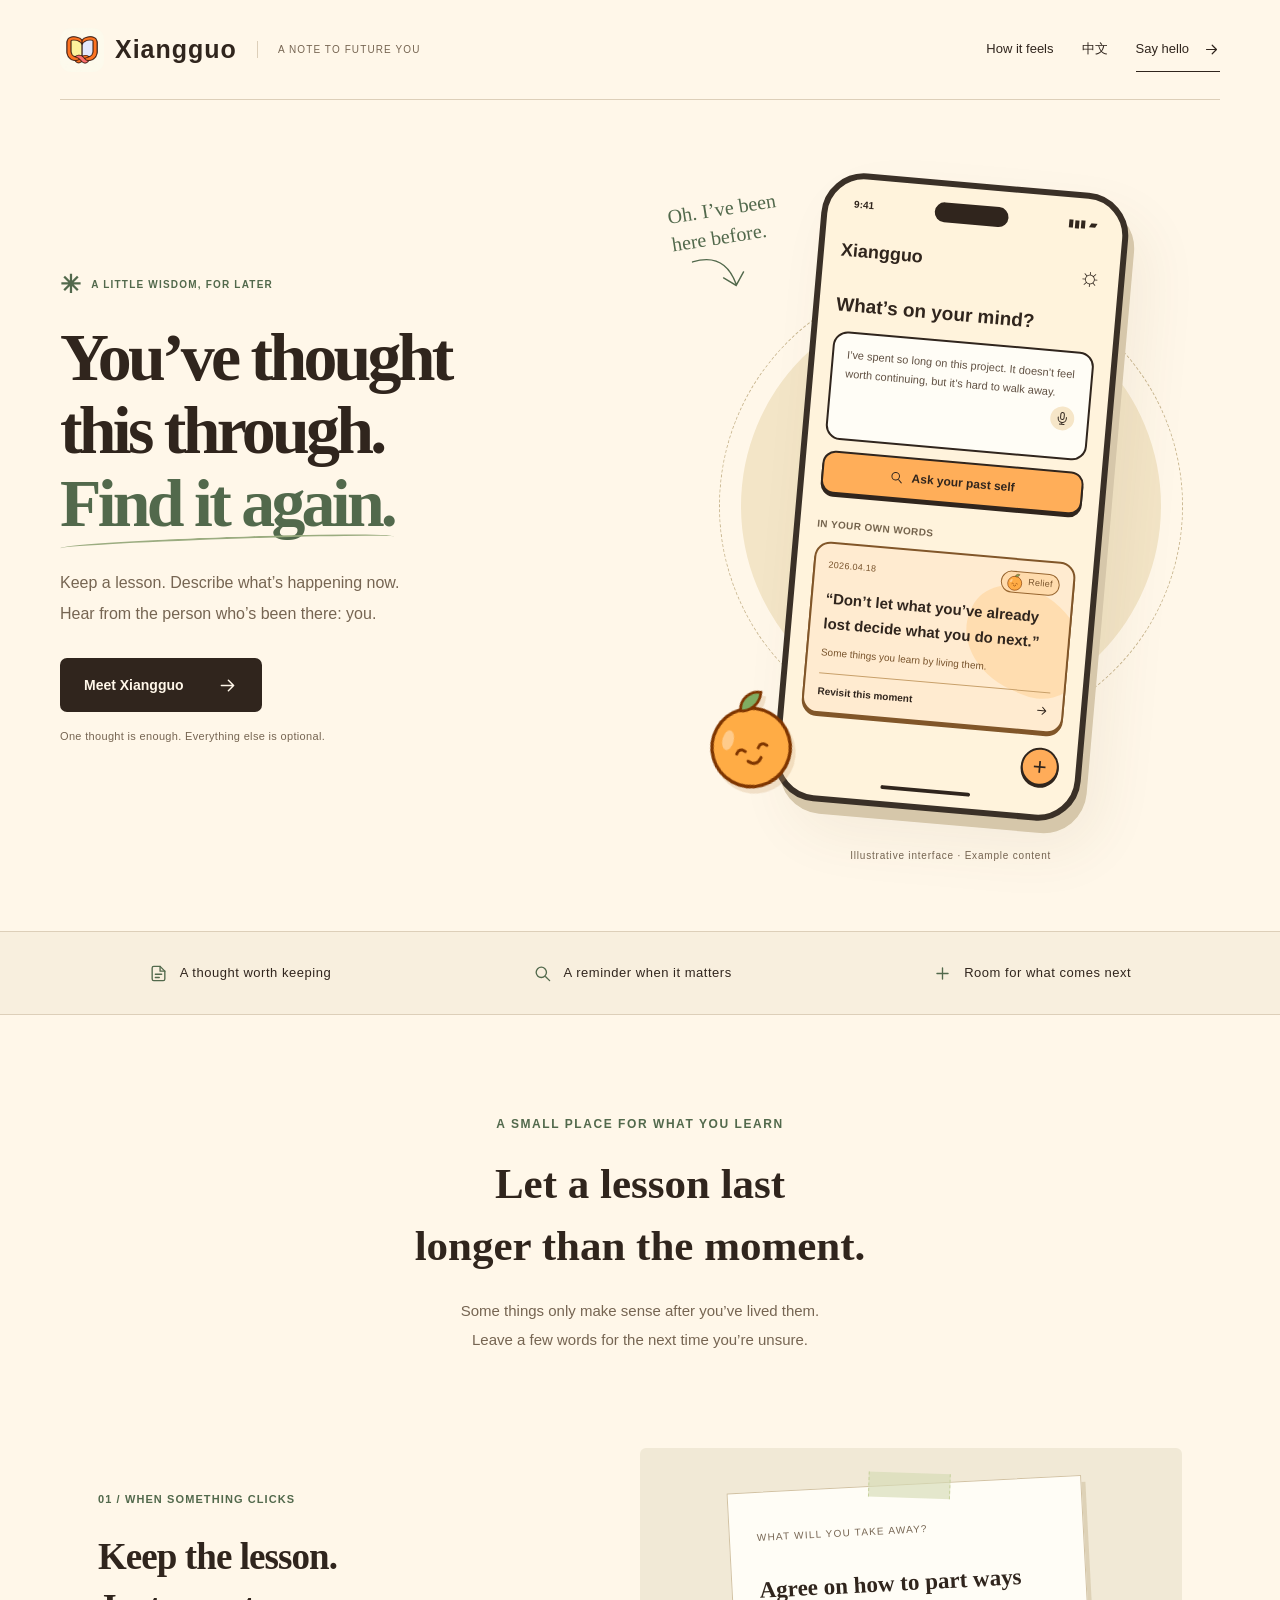
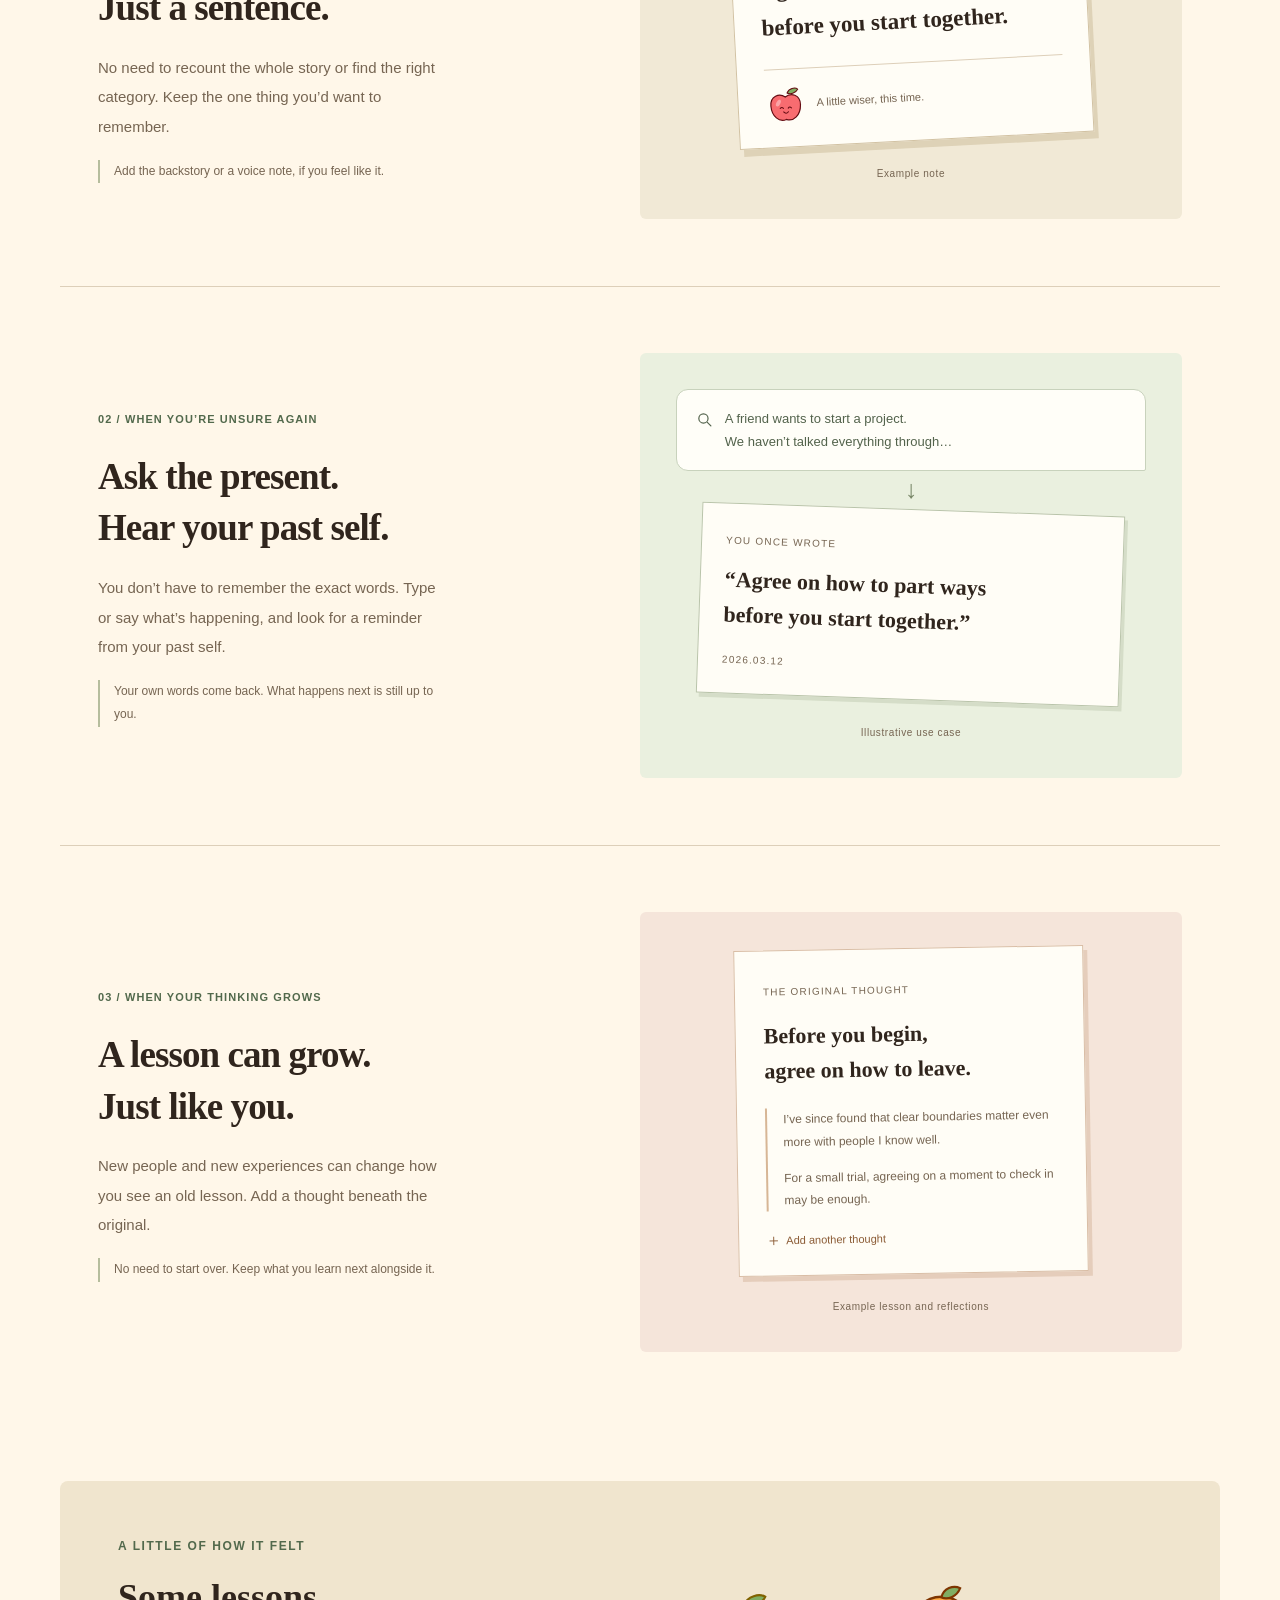
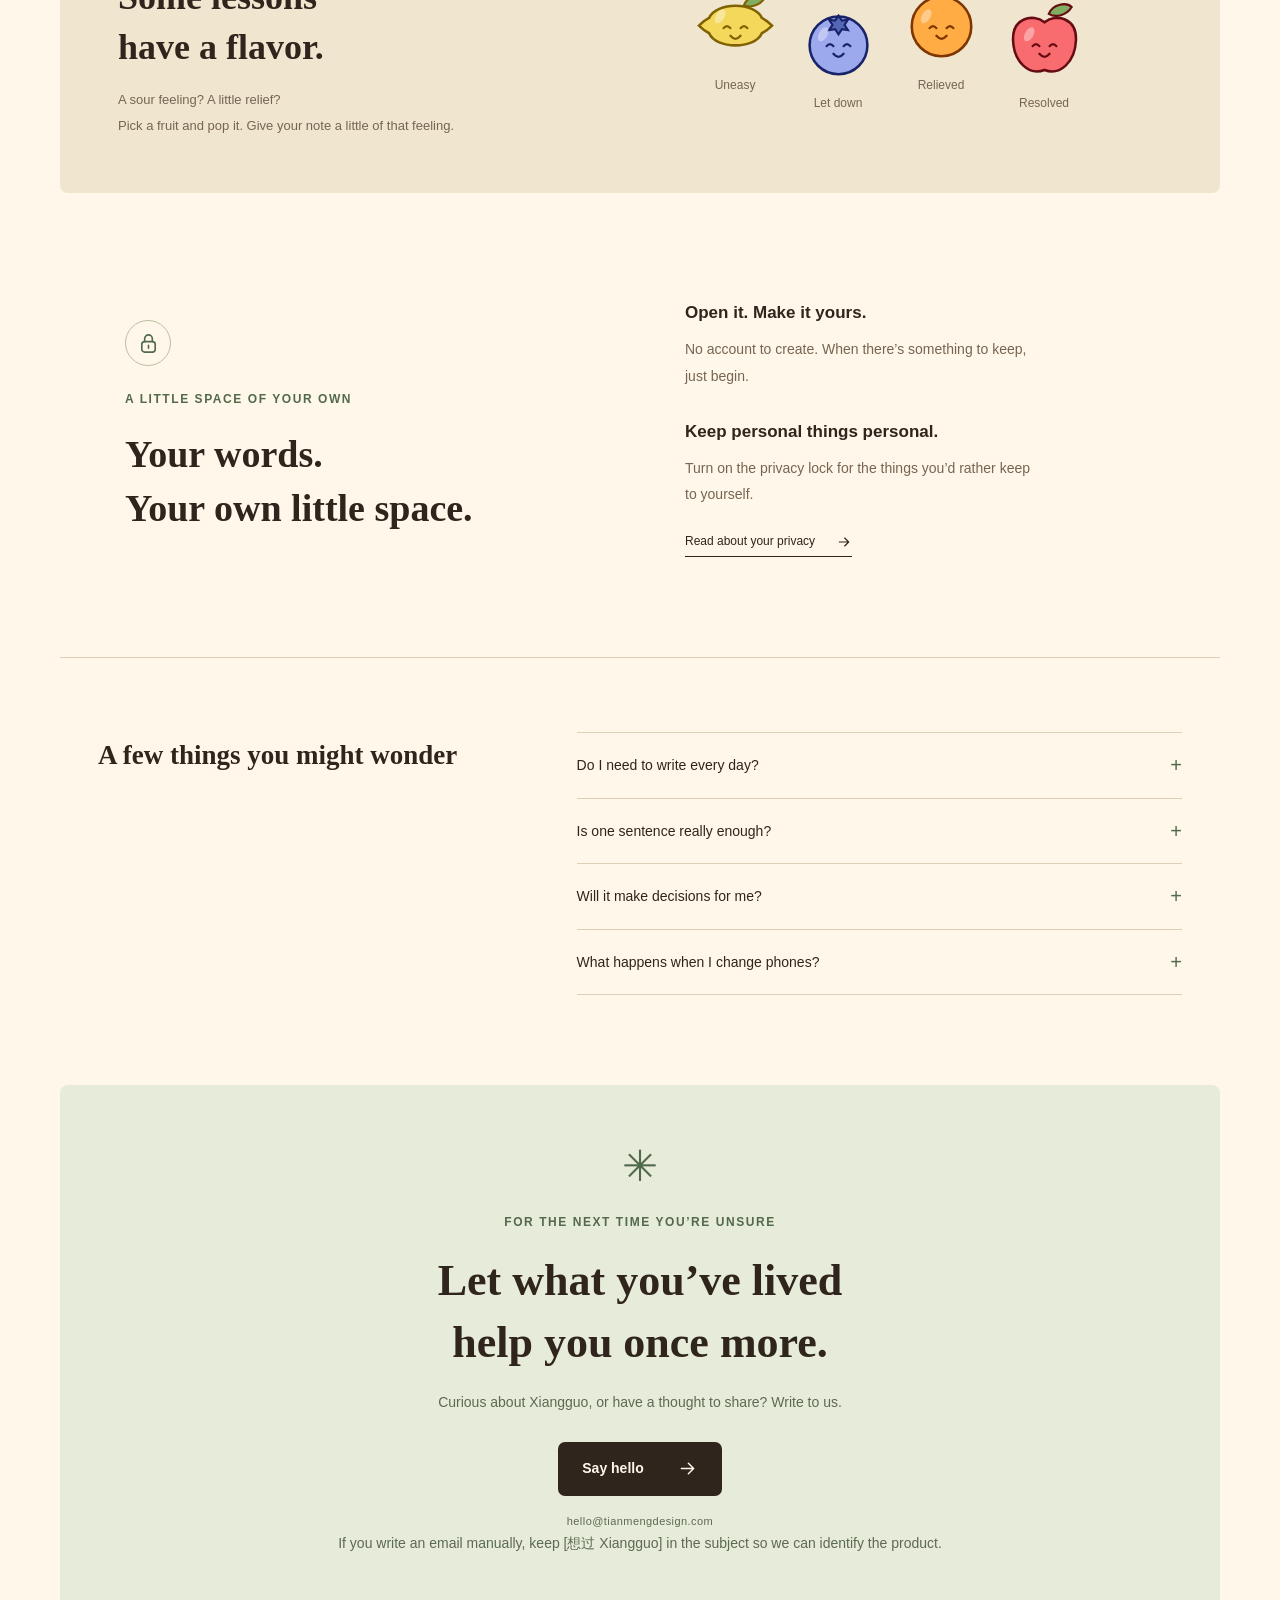
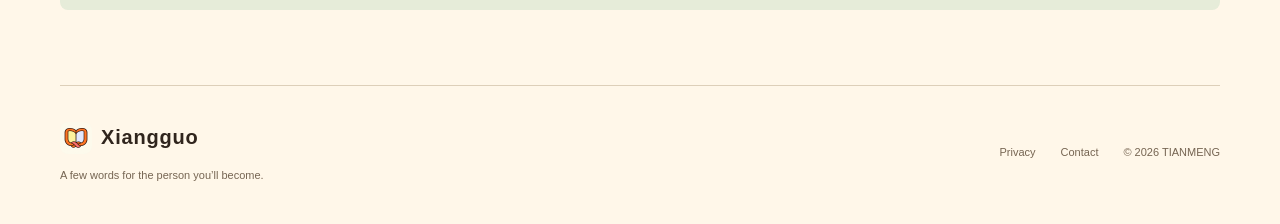
==== commit 4ee583b1: "Tag support email subjects with Xiangguo product name" ====
--- a/en.html
+++ b/en.html
@@ -17,7 +17,7 @@
   <nav aria-label="Main navigation">
     <a class="nav-about" href="en.html#how-it-works">How it feels</a>
     <a href="index.html" lang="zh-Hans">中文</a>
-    <a class="nav-contact" href="mailto:hello@tianmengdesign.com">Say hello <svg class="icon" viewBox="0 0 24 24" fill="none" stroke="currentColor" stroke-width="1.7" stroke-linecap="round" stroke-linejoin="round" aria-hidden="true"><path d="M5 12h14m-6-6 6 6-6 6"/></svg></a>
+    <a class="nav-contact" href="mailto:hello@tianmengdesign.com?subject=%5B%E6%83%B3%E8%BF%87%20Xiangguo%5D%20Product%20feedback">Say hello <svg class="icon" viewBox="0 0 24 24" fill="none" stroke="currentColor" stroke-width="1.7" stroke-linecap="round" stroke-linejoin="round" aria-hidden="true"><path d="M5 12h14m-6-6 6 6-6 6"/></svg></a>
   </nav>
 </header>
 <main id="main">
@@ -81,10 +81,10 @@
 <details><summary>What happens when I change phones?<span aria-hidden="true">+</span></summary><p>Back up first, then transfer with iPhone Quick Start or restore a backup that includes Xiangguo. Check your notes and voice attachments on the new phone before erasing the old one. Reinstalling alone won’t restore your notes.</p></details>
 </div></section>
 
-<section class="closing wrap"><div class="closing-inner"><span class="closing-flower" aria-hidden="true">✳</span><p class="eyebrow">FOR THE NEXT TIME YOU’RE UNSURE</p><h2>Let what you’ve lived<br>help you once more.</h2><p>Curious about Xiangguo, or have a thought to share? Write to us.</p><a class="button button-dark" href="mailto:hello@tianmengdesign.com">Say hello <svg class="icon" viewBox="0 0 24 24" fill="none" stroke="currentColor" stroke-width="1.7" stroke-linecap="round" stroke-linejoin="round" aria-hidden="true"><path d="M5 12h14m-6-6 6 6-6 6"/></svg></a><a class="contact-email" href="mailto:hello@tianmengdesign.com">hello@tianmengdesign.com</a></div></section>
+<section class="closing wrap"><div class="closing-inner"><span class="closing-flower" aria-hidden="true">✳</span><p class="eyebrow">FOR THE NEXT TIME YOU’RE UNSURE</p><h2>Let what you’ve lived<br>help you once more.</h2><p>Curious about Xiangguo, or have a thought to share? Write to us.</p><a class="button button-dark" href="mailto:hello@tianmengdesign.com?subject=%5B%E6%83%B3%E8%BF%87%20Xiangguo%5D%20Product%20feedback">Say hello <svg class="icon" viewBox="0 0 24 24" fill="none" stroke="currentColor" stroke-width="1.7" stroke-linecap="round" stroke-linejoin="round" aria-hidden="true"><path d="M5 12h14m-6-6 6 6-6 6"/></svg></a><a class="contact-email" href="mailto:hello@tianmengdesign.com?subject=%5B%E6%83%B3%E8%BF%87%20Xiangguo%5D%20Product%20feedback">hello@tianmengdesign.com</a><p>If you write an email manually, keep [想过 Xiangguo] in the subject so we can identify the product.</p></div></section>
 </main>
 <footer class="site-footer wrap">
   <div><a class="brand footer-brand" href="en.html"><img src="icon.png" alt="" width="32" height="32"><span>Xiangguo</span></a><p>A few words for the person you’ll become.</p></div>
-  <div class="footer-links"><a href="privacy-en.html">Privacy</a><a href="mailto:hello@tianmengdesign.com">Contact</a><span>© 2026 TIANMENG</span></div>
+  <div class="footer-links"><a href="privacy-en.html">Privacy</a><a href="mailto:hello@tianmengdesign.com?subject=%5B%E6%83%B3%E8%BF%87%20Xiangguo%5D%20Product%20feedback">Contact</a><span>© 2026 TIANMENG</span></div>
 </footer>
 </body></html>
